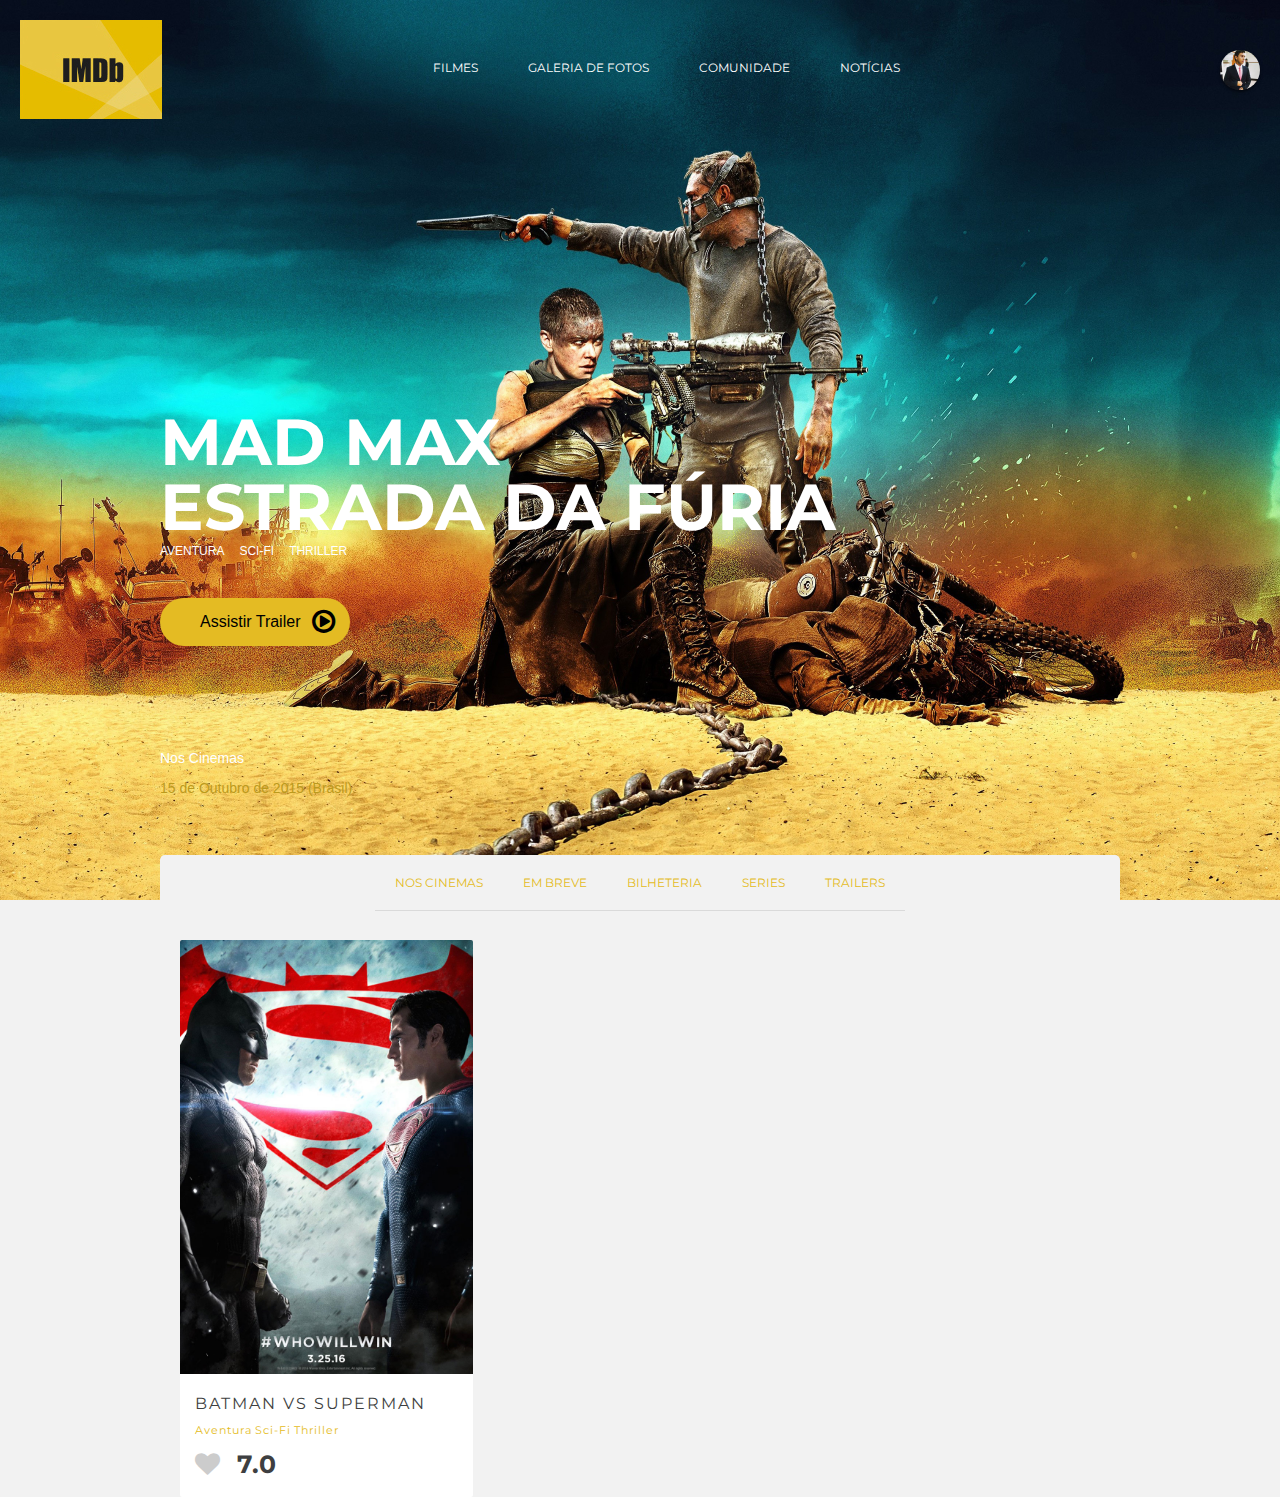
==== filmes/index.html @ 4cae2b74 "Aula dia 26-07" ====
<!doctype html>
<html class="no-js" lang="">
    <head>
        <meta charset="utf-8">
        <meta http-equiv="x-ua-compatible" content="ie=edge">
        <title>IMDB - Filmes</title>
        <meta name="description" content="">
        <meta name="viewport" content="width=device-width, initial-scale=1">

        <link rel="apple-touch-icon" href="apple-touch-icon.png">
        <!-- Place favicon.ico in the root directory -->

        <link rel="stylesheet" href="css/normalize.css">
        <link rel="stylesheet" href="css/main.css">
    </head>
    <body>
        <header class="hero">
            <nav class="hero-menu">
                <a href="#" class="hero-logo">
                    <img src="img/logo-imdb.jpg" alt="logo imdb">
                </a>

                <ul class="hero-lista">
                    <li class="hero-lista-item"><a href="#">Filmes</a></li>
                    <li class="hero-lista-item"><a href="#">Galeria de Fotos</a></li>
                    <li class="hero-lista-item"><a href="#">Comunidade</a></li>
                    <li class="hero-lista-item"><a href="#">Notícias</a></li>
                </ul>

                <div class="hero-usuario">
                    <img src="img/usuario.jpg" alt="foto usuario">
                </div>
            </nav>
            <div class="container">
                <div class="hero-conteudo">
                    <h2 class="hero-titulo">
                        Mad Max <br /> Estrada da Fúria
                    </h2>

                     <p class="hero-genero">
                        <a href="#" class="hero-genero-item">Aventura</a>
                        <a href="#" class="hero-genero-item">Sci-Fi</a>
                        <a href="#" class="hero-genero-item">Thriller</a>
                    </p>

                    <a href="#" class="hero-botao">Assistir Trailer <i class="fa fa-play-circle-o" aria-hidden="true"></i></a>

                    <div class="hero-informacao">
                        <p>Nos Cinemas</p>
                        <p>15 de Outubro de 2015 (Brasil)</p>
                    </div>
                </div>
               
            </div>
        </header>
        <section class="catalogo">
            <nav class="catalogo-menu">
                <ul class="catalogo-menu-lista">
                    <li class="catalogo-menu-lista-item"><a href="#">Nos Cinemas</a></li>
                    <li class="catalogo-menu-lista-item"><a href="#">Em Breve</a></li>
                    <li class="catalogo-menu-lista-item"><a href="#">Bilheteria</a></li>
                    <li class="catalogo-menu-lista-item"><a href="#">Series</a></li>
                    <li class="catalogo-menu-lista-item"><a href="#">Trailers</a></li>
                </ul>
            </nav>
            <div class="container">
                <ul class="catalogo-filmes-lista">
                    <li class="catalogo-filmes-lista-item">
                        <figure class="filme-poster">
                            <img src="img/poster-batman-superman.jpg" alt="">
                            <div class="filme-poster-info">
                                <h3>Batman VS Superman</h3>
                                <a href="#" class="filme-poster-link"><i class="fa fa-play" aria-hidden="true"></i></a>
                            </div>
                        </figure>
                        <div class="filme-sinopse">
                            <h3 class="filme-sinopse-titulo">Batman VS Superman</h3>
                             <p class="sinopse-genero">
                                <a href="#" class="sinopse-genero-item">Aventura</a>
                                <a href="#" class="sinopse-genero-item">Sci-Fi</a>
                                <a href="#" class="sinopse-genero-item">Thriller</a>
                            </p>
                            <p class="filme-nota"><i class="fa fa-heart" aria-hidden="true"></i> 7.0</p>
                        </div>
                    </li>
                </ul>
            </div>
        </section>

        <script src="https://code.jquery.com/jquery-1.12.0.min.js"></script>
        <script>window.jQuery || document.write('<script src="js/vendor/jquery-1.12.0.min.js"><\/script>')</script>
        <script src="js/plugins.js"></script>
        <script src="js/main.js"></script>

        <!-- Google Analytics: change UA-XXXXX-X to be your site's ID. -->
        <script>
            (function(b,o,i,l,e,r){b.GoogleAnalyticsObject=l;b[l]||(b[l]=
            function(){(b[l].q=b[l].q||[]).push(arguments)});b[l].l=+new Date;
            e=o.createElement(i);r=o.getElementsByTagName(i)[0];
            e.src='https://www.google-analytics.com/analytics.js';
            r.parentNode.insertBefore(e,r)}(window,document,'script','ga'));
            ga('create','UA-XXXXX-X','auto');ga('send','pageview');
        </script>
    </body>
</html>
---- filmes/css/main.css ----
@import url('https://fonts.googleapis.com/css?family=Montserrat');
@import url('https://maxcdn.bootstrapcdn.com/font-awesome/4.6.3/css/font-awesome.min.css');

* {
    box-sizing: border-box;
}

body {
    font-size: 10px;

}

.container {
    width: 960px;
    height: auto;
    margin: 0 auto;
    display: table;
}

.hero {
    width: 100%;
    height: 100vh;
    display: table;
    background-image: url(../img/capa-madmax2.jpg);
    background-attachment: fixed;
    background-repeat: no-repeat;
    background-size: cover;
    position: relative;
    padding: 20px;
}

.hero-menu {
    width: 100%;
    height: auto;
    display: table;
    text-align: center;
}

.hero-logo {
    float: left;
    display: inline-block;
    width: auto;
    height: auto;
}

.hero-lista {
    margin: 0 auto;
    padding: 0;
    list-style: none;
    display: inline-block;
    width: auto;
    margin-top: 40px;
}

.hero-lista-item {
    float: left;
    margin-right: 50px;
}

.hero-lista-item a,
.catalogo-menu-lista-item a {
    text-decoration: none;
    font-size: 1.2em;
    text-transform: uppercase;
    color: #fff;
    font-family: 'Montserrat', sans-serif;
    transition: all .2s ease-in-out;
}

.hero-lista-item a:hover{
    color: #e4bb23;
}

.hero-usuario {
    float: right;
    width: 40px;
    height: 40px;
    border-radius: 100%;
    overflow: hidden;
    margin-top: 30px;
    box-shadow: 0 2px 3px rgba(0,0,0,.5);
}

.hero-usuario img {
    width: 100%;
    height: auto;
}

.hero-conteudo {
    width: 70%;
    text-align: left;
    display: table;
    padding-top: 10%;
    position: absolute;
    bottom: 10%;
}

.hero-titulo {
    font-size: 6.5em;
    text-transform: uppercase;
    color: #fff;
    font-family: 'Montserrat', sans-serif;
    font-weight: 700;
    margin: 0;
    line-height: 1em;
}

.hero-genero {
    margin: 5px 0 40px;
    font-size: 1.2em;
    display: table;
}

.hero-genero-item {
    color: #fff;
    text-decoration: none;
    float: left;
    margin-right: 15px;
    text-transform: uppercase;
    transition: all .2s ease-in-out;
}

.hero-genero-item:hover {
    color: #e4bb23;
}

.hero-botao {
    display: inline-block;
    padding: 15px 50px 15px 40px;
    color: #000;
    font-size: 1.6em;
    text-decoration: none;
    background-color: #e4bb23;
    border-radius: 40px;
    position: relative;
    transition: all .2s ease-in-out;
}

.hero-botao:hover {
    background-color: #bc9a1d;
}

.hero-botao i {
    font-size: 1.7em;
    position: absolute;
    right: 15px;
    top: 10px;
}

.hero-informacao {
    padding-top: 10%;
    font-size: 1.4em;
    color: #fff;
}

.hero-informacao p:last-child {
    color: #bc9a1d;
}

.catalogo {
    width: 100%;
    height: auto;
    display: table;
    background: #f2f2f2;
    color: #3e3f41;
}

.catalogo-menu {
    width: 960px;
    height: auto;
    margin: -45px auto 0 auto;
    display: table;
    border-radius: 5px 5px 0 0;
    background-color: #f2f2f2;
    position: relative;
    z-index: 1;
}

.catalogo-menu-lista,
.catalogo-filmes-lista {
    padding: 0 20px;
    margin: 0 auto;
    list-style: none;
    width: auto;
    display: table;
    border-bottom: 1px solid #dadada;
}

.catalogo-menu-lista-item {
    float: left;
    margin-right: 40px;
}

.catalogo-menu-lista-item:last-child {
    margin-right: 0;
}

.catalogo-menu-lista-item a {
    color: #e4bb23;
    display: inline-block;
    padding: 20px 0;
}
.catalogo-menu-lista-item a:hover {
    box-shadow: inset 0 -2px 0 #e4bb23;
}

.catalogo-filmes-lista {
    width: 100%;
    border: none;
    padding-top: 3%;
}

.catalogo-filmes-lista-item {
    float: left;
    width: 293px;
    height: auto;
    display: table;
    background: #fff;
    border-radius: 2px;
    overflow: hidden;
}

.filme-poster {
    margin: 0;
    width: inherit;
    height: 434px;
    overflow: hidden;
    position: relative;
}

.filme-poster img {
    width: 100%;
    height: auto;
}

.filme-poster-info {
    position: absolute;
    width: 100%;
    height: 100%;
    background: rgba(0,0,0,.5);
    z-index: 1;
    top: 0;
    padding: 80px 20px;
    text-align: center;
    opacity: 0;
    visibility: hidden;
    transition: all .2s ease-in-out;
}

.catalogo-filmes-lista-item:hover .filme-poster-info {
    opacity: 1;
    visibility: visible;
}

.filme-poster-info h3 {
    color: #e4bb23;
    font-size: 3em;
    line-height: 1em;
    text-transform: uppercase;
    font-family: 'Montserrat', sans-serif;
}

.filme-poster-link {
    font-size: 8em;
    color: #fff;
    transition: all .2s ease-in-out;
}

.filme-poster-link:hover {
    color: #e4bb23;
}

.filme-sinopse {
    width: 100%;
    padding: 20px 15px;
    position: relative;
}

.filme-sinopse-titulo {
    font-size: 1.6em;
    text-transform: uppercase;
    font-weight: 400;
    font-family: 'Montserrat', sans-serif;
    letter-spacing: 2px;
    margin: 0;
}

.sinopse-genero {
    margin: 10px 0;
}

.sinopse-genero-item {
    text-decoration: none;
    font-size: 1.1em;
    font-weight: 400;
    font-family: 'Montserrat', sans-serif;
    color: #e4bb23;
    letter-spacing: 1px;
}


.sinopse-genero-item:hover {
    text-decoration: underline;
}

.filme-nota {
    font-size: 2.5em;
    margin: 15px 0 0 0;
    line-height: 0;
    font-weight: bold;
    font-family: 'Montserrat', sans-serif;
}

.filme-nota i {
    color: #ccc;
    cursor: pointer;
    margin-right: 10px;
    transition: all .2s ease-in-out;
}

.filme-nota i:hover {
    color: #D10839;
}
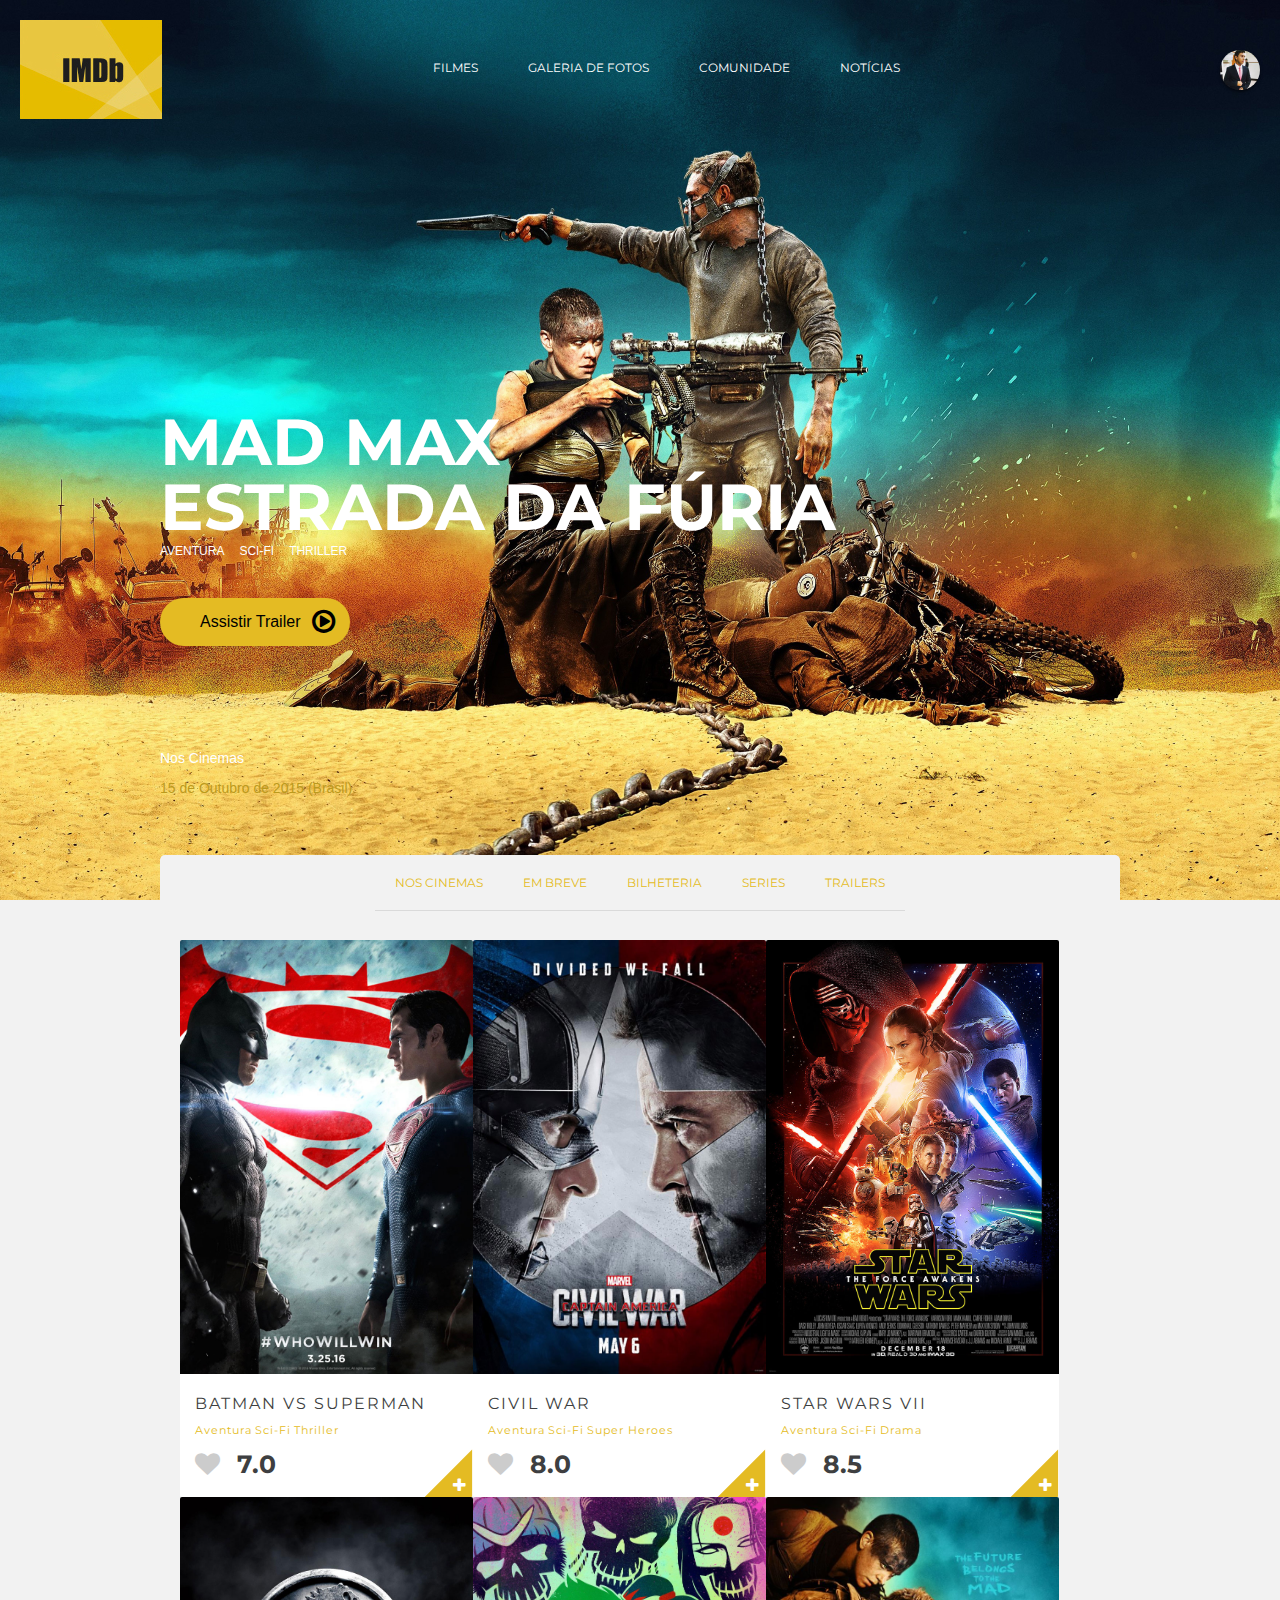
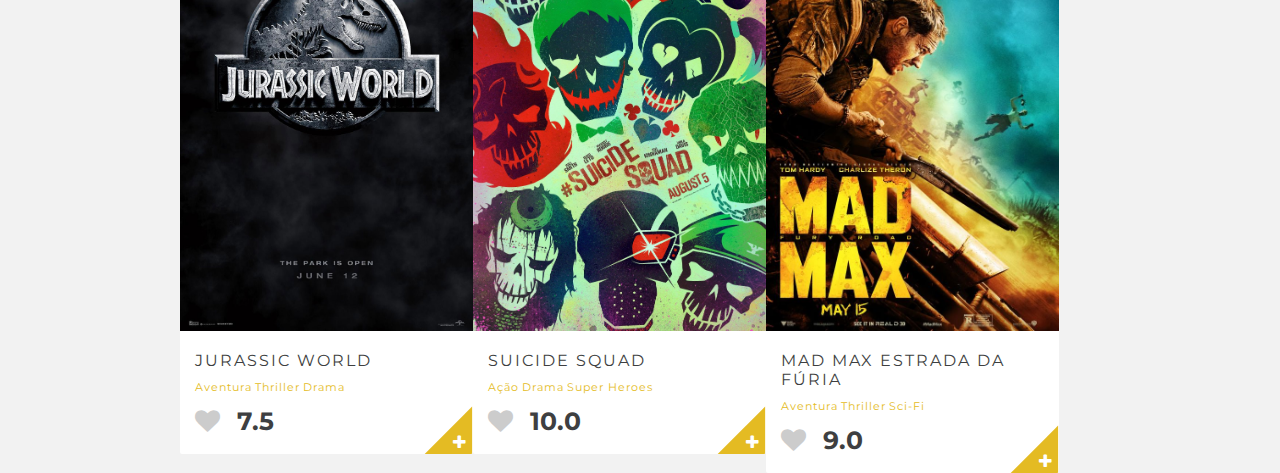
==== commit 6c6e6a19: "Filmes adicionados a lista" ====
--- a/filmes/index.html
+++ b/filmes/index.html
@@ -80,7 +80,144 @@
                                 <a href="#" class="sinopse-genero-item">Sci-Fi</a>
                                 <a href="#" class="sinopse-genero-item">Thriller</a>
                             </p>
-                            <p class="filme-nota"><i class="fa fa-heart" aria-hidden="true"></i> 7.0</p>
+
+                            <p class="filme-nota">
+                                <i class="fa fa-heart" aria-hidden="true"></i> 7.0
+                            </p>
+
+                            <div class="arrow-down"></div>
+                            <i class="fa fa-plus" aria-hidden="true"></i>
+
+                        </div>
+                    </li>
+
+                    <li class="catalogo-filmes-lista-item">
+                        <figure class="filme-poster">
+                            <img src="img/poster-civil-war.jpg" alt="">
+                            <div class="filme-poster-info">
+                                <h3>Civil War</h3>
+                                <a href="#" class="filme-poster-link"><i class="fa fa-play" aria-hidden="true"></i></a>
+                            </div>
+                        </figure>
+                        <div class="filme-sinopse">
+                            <h3 class="filme-sinopse-titulo">Civil War</h3>
+                             <p class="sinopse-genero">
+                                <a href="#" class="sinopse-genero-item">Aventura</a>
+                                <a href="#" class="sinopse-genero-item">Sci-Fi</a>
+                                <a href="#" class="sinopse-genero-item">Super Heroes</a>
+                            </p>
+
+                            <p class="filme-nota">
+                                <i class="fa fa-heart" aria-hidden="true"></i> 8.0
+                            </p>
+
+                            <div class="arrow-down"></div>
+                            <i class="fa fa-plus" aria-hidden="true"></i>
+
+                        </div>
+                    </li>
+
+                    <li class="catalogo-filmes-lista-item">
+                        <figure class="filme-poster">
+                            <img src="img/poster-star-wars.jpg" alt="">
+                            <div class="filme-poster-info">
+                                <h3>Star Wars VII</h3>
+                                <a href="#" class="filme-poster-link"><i class="fa fa-play" aria-hidden="true"></i></a>
+                            </div>
+                        </figure>
+                        <div class="filme-sinopse">
+                            <h3 class="filme-sinopse-titulo">Star Wars VII</h3>
+                             <p class="sinopse-genero">
+                                <a href="#" class="sinopse-genero-item">Aventura</a>
+                                <a href="#" class="sinopse-genero-item">Sci-Fi</a>
+                                <a href="#" class="sinopse-genero-item">Drama</a>
+                            </p>
+
+                            <p class="filme-nota">
+                                <i class="fa fa-heart" aria-hidden="true"></i> 8.5
+                            </p>
+
+                            <div class="arrow-down"></div>
+                            <i class="fa fa-plus" aria-hidden="true"></i>
+
+                        </div>
+                    </li>
+
+                    <li class="catalogo-filmes-lista-item">
+                        <figure class="filme-poster">
+                            <img src="img/poster-jurassic-world.jpg" alt="poster jurassic world">
+                            <div class="filme-poster-info">
+                                <h3>Jurassic World</h3>
+                                <a href="#" class="filme-poster-link"><i class="fa fa-play" aria-hidden="true"></i></a>
+                            </div>
+                        </figure>
+                        <div class="filme-sinopse">
+                            <h3 class="filme-sinopse-titulo">Jurassic World</h3>
+                             <p class="sinopse-genero">
+                                <a href="#" class="sinopse-genero-item">Aventura</a>
+                                <a href="#" class="sinopse-genero-item">Thriller</a>
+                                <a href="#" class="sinopse-genero-item">Drama</a>
+                            </p>
+
+                            <p class="filme-nota">
+                                <i class="fa fa-heart" aria-hidden="true"></i> 7.5
+                            </p>
+
+                            <div class="arrow-down"></div>
+                            <i class="fa fa-plus" aria-hidden="true"></i>
+
+                        </div>
+                    </li>
+
+                    <li class="catalogo-filmes-lista-item">
+                        <figure class="filme-poster">
+                            <img src="img/poster-suicide-squad.jpg" alt="poster avatar">
+                            <div class="filme-poster-info">
+                                <h3>Suicide Squad</h3>
+                                <a href="#" class="filme-poster-link"><i class="fa fa-play" aria-hidden="true"></i></a>
+                            </div>
+                        </figure>
+                        <div class="filme-sinopse">
+                            <h3 class="filme-sinopse-titulo">Suicide Squad</h3>
+                             <p class="sinopse-genero">
+                                <a href="#" class="sinopse-genero-item">Ação</a>
+                                <a href="#" class="sinopse-genero-item">Drama</a>
+                                <a href="#" class="sinopse-genero-item">Super Heroes</a>
+                            </p>
+
+                            <p class="filme-nota">
+                                <i class="fa fa-heart" aria-hidden="true"></i> 10.0
+                            </p>
+
+                            <div class="arrow-down"></div>
+                            <i class="fa fa-plus" aria-hidden="true"></i>
+
+                        </div>
+                    </li>
+
+                    <li class="catalogo-filmes-lista-item">
+                        <figure class="filme-poster">
+                            <img src="img/poster-mad-max.jpg" alt="poster mad max">
+                            <div class="filme-poster-info">
+                                <h3>Mad Max Estrada da Fúria</h3>
+                                <a href="#" class="filme-poster-link"><i class="fa fa-play" aria-hidden="true"></i></a>
+                            </div>
+                        </figure>
+                        <div class="filme-sinopse">
+                            <h3 class="filme-sinopse-titulo">Mad Max Estrada da Fúria</h3>
+                             <p class="sinopse-genero">
+                                <a href="#" class="sinopse-genero-item">Aventura</a>
+                                <a href="#" class="sinopse-genero-item">Thriller</a>
+                                <a href="#" class="sinopse-genero-item">Sci-Fi</a>
+                            </p>
+
+                            <p class="filme-nota">
+                                <i class="fa fa-heart" aria-hidden="true"></i> 9.0
+                            </p>
+
+                            <div class="arrow-down"></div>
+                            <i class="fa fa-plus" aria-hidden="true"></i>
+
                         </div>
                     </li>
                 </ul>
--- a/filmes/css/main.css
+++ b/filmes/css/main.css
@@ -320,4 +320,25 @@
 
 .filme-nota i:hover {
     color: #D10839;
-}+}
+
+.arrow-down {
+    width: 0;
+    height: 0;
+    border-left: 40px solid transparent;
+    border-right: 40px solid transparent;
+    border-top: 40px solid #e4bb23;
+    transform: rotate(-45deg);
+    position: absolute;
+    bottom: -15px;
+    right: -25px;
+}
+
+.fa-plus {
+    position: absolute;
+    font-size: 1.6em;
+    bottom: 4px;
+    right: 7px;
+    z-index: 1;
+    color: #fff;
+}
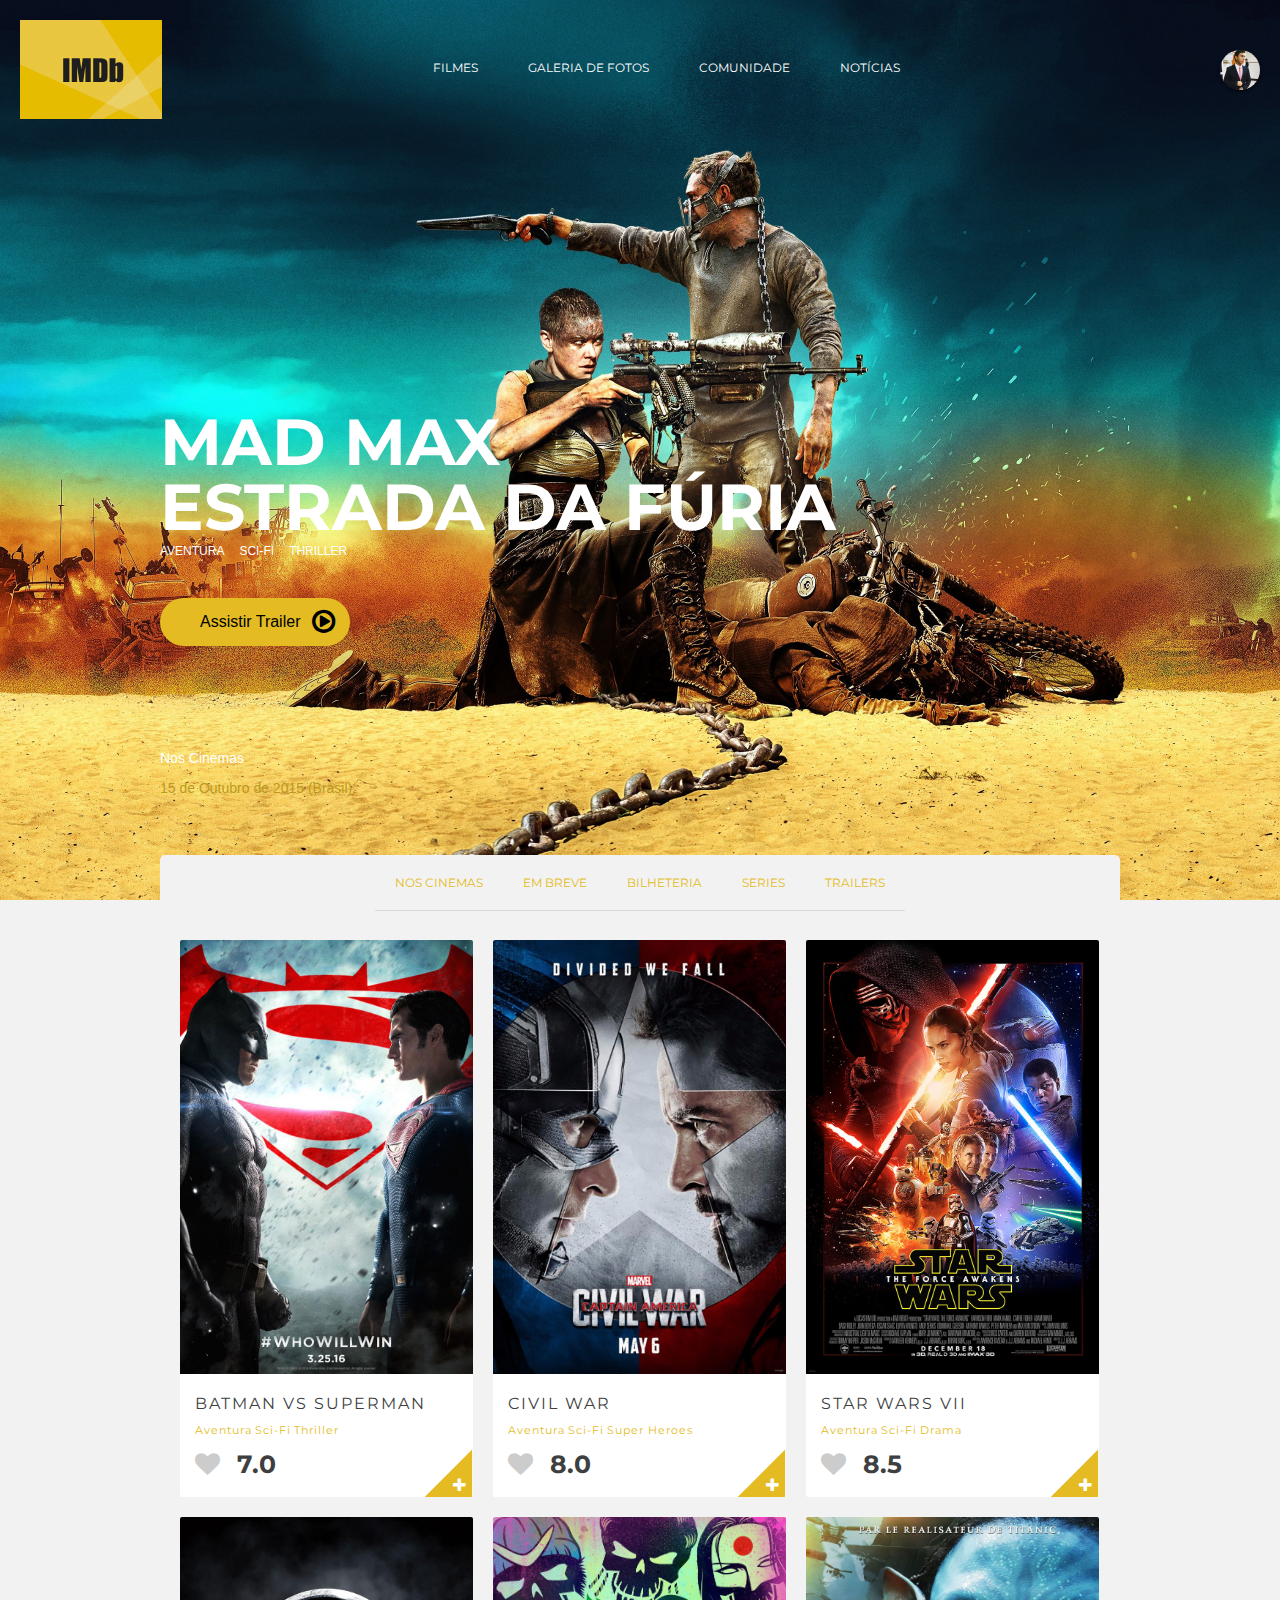
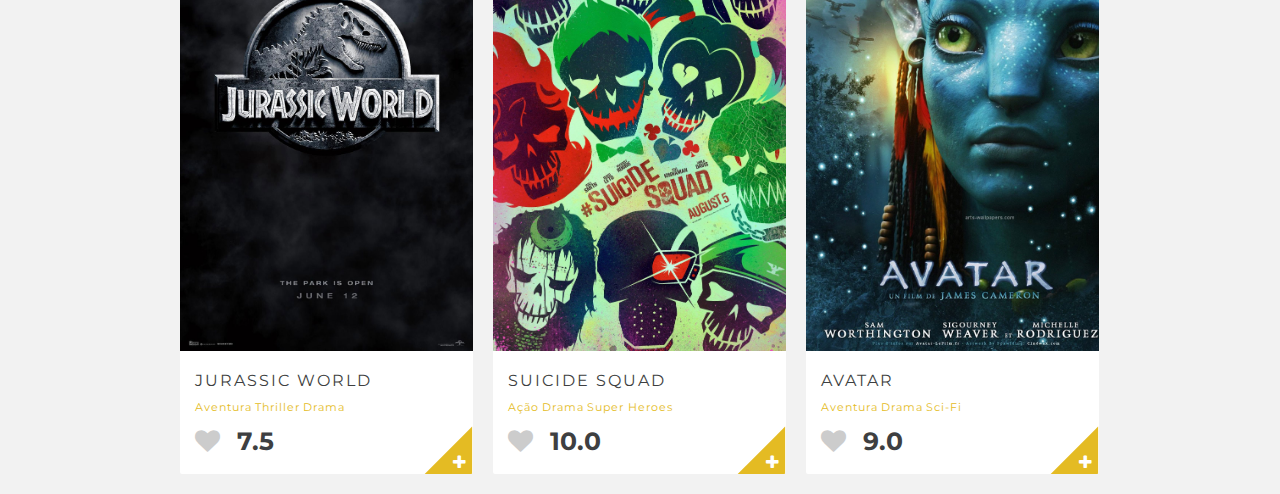
==== commit 3d7baef1: "Mudança nos filmes" ====
--- a/filmes/index.html
+++ b/filmes/index.html
@@ -67,7 +67,7 @@
                 <ul class="catalogo-filmes-lista">
                     <li class="catalogo-filmes-lista-item">
                         <figure class="filme-poster">
-                            <img src="img/poster-batman-superman.jpg" alt="">
+                            <img src="img/poster-batman-superman.jpg" alt="poster batman vs superman">
                             <div class="filme-poster-info">
                                 <h3>Batman VS Superman</h3>
                                 <a href="#" class="filme-poster-link"><i class="fa fa-play" aria-hidden="true"></i></a>
@@ -93,7 +93,7 @@
 
                     <li class="catalogo-filmes-lista-item">
                         <figure class="filme-poster">
-                            <img src="img/poster-civil-war.jpg" alt="">
+                            <img src="img/poster-civil-war.jpg" alt="poster civil war">
                             <div class="filme-poster-info">
                                 <h3>Civil War</h3>
                                 <a href="#" class="filme-poster-link"><i class="fa fa-play" aria-hidden="true"></i></a>
@@ -119,7 +119,7 @@
 
                     <li class="catalogo-filmes-lista-item">
                         <figure class="filme-poster">
-                            <img src="img/poster-star-wars.jpg" alt="">
+                            <img src="img/poster-star-wars.jpg" alt="poster star wars 7">
                             <div class="filme-poster-info">
                                 <h3>Star Wars VII</h3>
                                 <a href="#" class="filme-poster-link"><i class="fa fa-play" aria-hidden="true"></i></a>
@@ -197,17 +197,17 @@
 
                     <li class="catalogo-filmes-lista-item">
                         <figure class="filme-poster">
-                            <img src="img/poster-mad-max.jpg" alt="poster mad max">
-                            <div class="filme-poster-info">
-                                <h3>Mad Max Estrada da Fúria</h3>
-                                <a href="#" class="filme-poster-link"><i class="fa fa-play" aria-hidden="true"></i></a>
-                            </div>
-                        </figure>
-                        <div class="filme-sinopse">
-                            <h3 class="filme-sinopse-titulo">Mad Max Estrada da Fúria</h3>
-                             <p class="sinopse-genero">
-                                <a href="#" class="sinopse-genero-item">Aventura</a>
-                                <a href="#" class="sinopse-genero-item">Thriller</a>
+                            <img src="img/poster-avatar.jpg" alt="poster avatar">
+                            <div class="filme-poster-info">
+                                <h3>Avatar</h3>
+                                <a href="#" class="filme-poster-link"><i class="fa fa-play" aria-hidden="true"></i></a>
+                            </div>
+                        </figure>
+                        <div class="filme-sinopse">
+                            <h3 class="filme-sinopse-titulo">Avatar</h3>
+                             <p class="sinopse-genero">
+                                <a href="#" class="sinopse-genero-item">Aventura</a>
+                                <a href="#" class="sinopse-genero-item">Drama</a>
                                 <a href="#" class="sinopse-genero-item">Sci-Fi</a>
                             </p>
 
--- a/filmes/css/main.css
+++ b/filmes/css/main.css
@@ -218,6 +218,12 @@
     background: #fff;
     border-radius: 2px;
     overflow: hidden;
+    margin-right: 20px;
+    margin-bottom: 20px;
+}
+
+.catalogo-filmes-lista-item:nth-child(3n) {
+    margin-right: 0;
 }
 
 .filme-poster {
@@ -229,8 +235,9 @@
 }
 
 .filme-poster img {
-    width: 100%;
-    height: auto;
+    width: auto;
+    height: 100%;
+    margin: 0 auto;
 }
 
 .filme-poster-info {
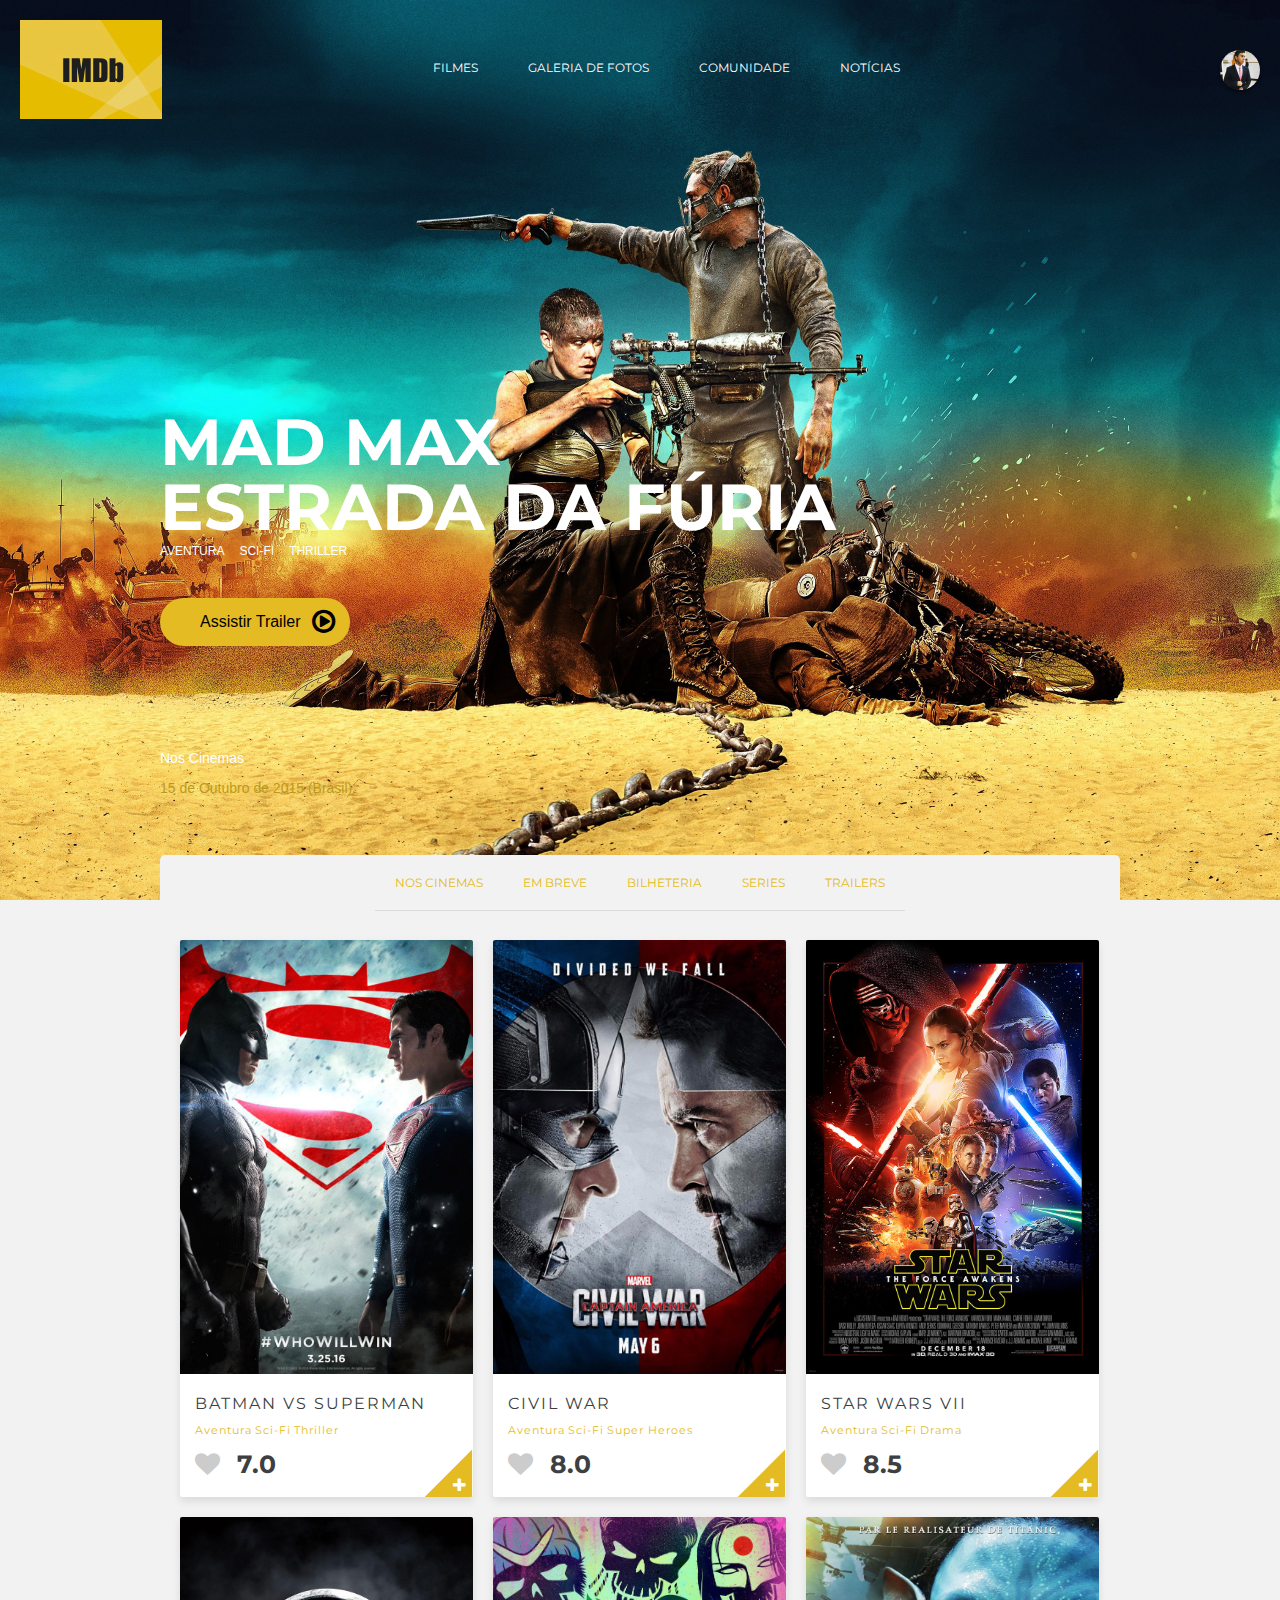
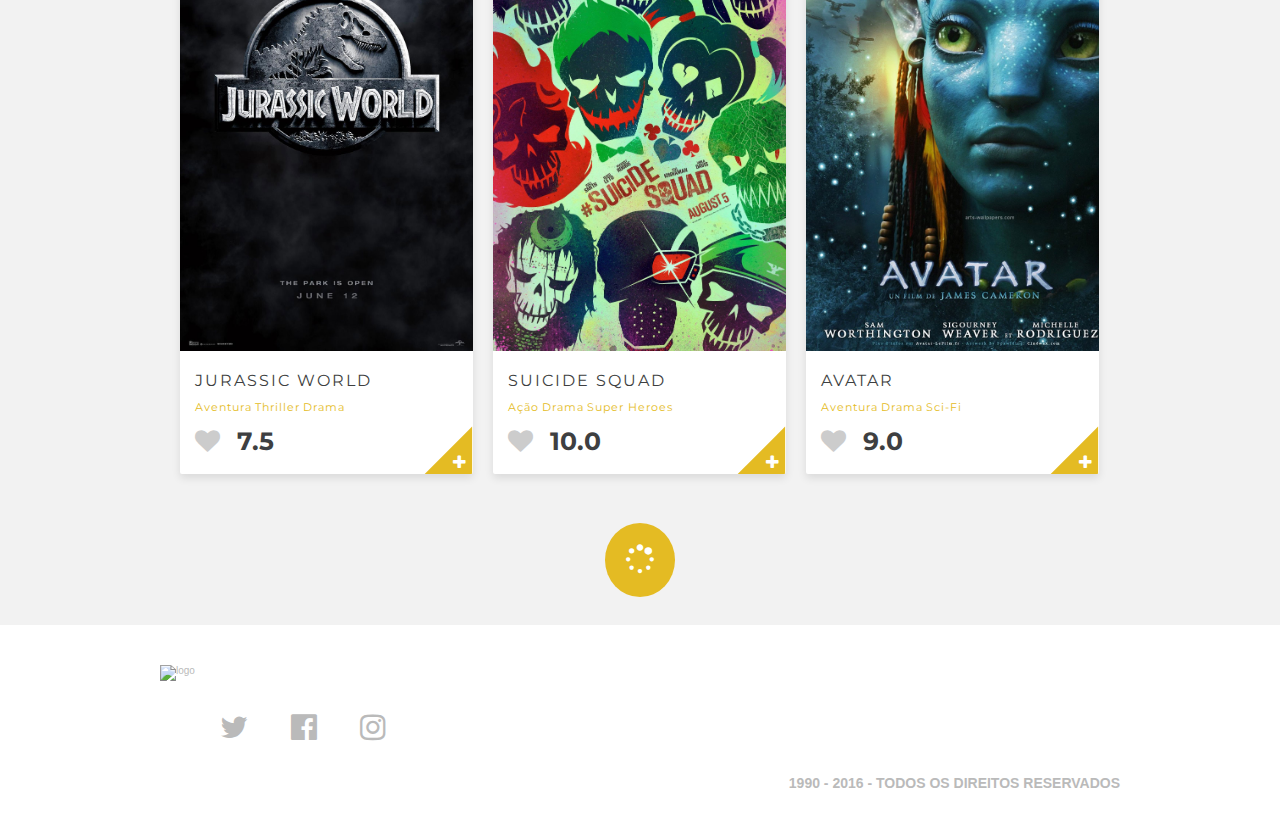
==== commit dbe8ee78: "Rodapé" ====
--- a/filmes/index.html
+++ b/filmes/index.html
@@ -221,8 +221,33 @@
                         </div>
                     </li>
                 </ul>
+                <div class="carregar-mais">
+                    <i class="fa fa-spinner"></i>
+                </div>
+
+
             </div>
         </section>
+
+        <footer class="rodape">
+            <div class="container">
+                <img class="rodape-imagem" src="http://placehold.it/150x40" alt="logo">
+                <ul class="rodape-lista">
+                    <li class="rodape-lista-item">
+                        <a href="#"><i class="fa fa-twitter" aria-hidden="true"></i></a>
+                    </li>
+                    <li class="rodape-lista-item">
+                        <a href="#"><i class="fa fa-facebook-official" aria-hidden="true"></i></a>
+                    </li>
+                    <li class="rodape-lista-item">
+                        <a href="#"><i class="fa fa-instagram" aria-hidden="true"></i></a>
+                    </li>
+                </ul>
+                <div class="copyright">
+                    1990 - 2016 - Todos os Direitos Reservados
+                </div>
+            </div>
+        </footer>
 
         <script src="https://code.jquery.com/jquery-1.12.0.min.js"></script>
         <script>window.jQuery || document.write('<script src="js/vendor/jquery-1.12.0.min.js"><\/script>')</script>
--- a/filmes/css/main.css
+++ b/filmes/css/main.css
@@ -207,7 +207,7 @@
 .catalogo-filmes-lista {
     width: 100%;
     border: none;
-    padding-top: 3%;
+    padding: 3% 20px;
 }
 
 .catalogo-filmes-lista-item {
@@ -220,6 +220,7 @@
     overflow: hidden;
     margin-right: 20px;
     margin-bottom: 20px;
+    box-shadow: 0 4px 8px rgba(0,0,0,.1);
 }
 
 .catalogo-filmes-lista-item:nth-child(3n) {
@@ -349,3 +350,66 @@
     z-index: 1;
     color: #fff;
 }
+
+.carregar-mais {
+    width: auto;
+    height: auto;
+    color: #fff;
+    background-color: #e4bb23;
+    font-size: 3em;
+    padding: 20px;
+    border-radius: 50%;
+    margin: 0 auto 3%;
+    display: table;
+    cursor: pointer;
+    transition: all 1s ease-in-out;
+}
+
+.carregar-mais:hover {
+    background-color: #bc9a1d;
+}
+
+.carregar-mais i{
+    transform: rotate(0deg);
+    transition: all .5s ease-in-out;
+}
+
+.carregar-mais:hover i{
+    transform: rotate(720deg);
+}
+
+.rodape {
+    width: 100%;
+    height: auto;
+    display: table;
+    background-color: #fff;
+    padding: 40px 0;
+    color: #bababa;
+}
+
+.rodape-imagem {
+
+}
+
+.rodape-lista {
+    list-style: none;
+}
+
+.rodape-lista-item {
+    font-size: 3em;
+    list-style: none;
+    display: inline-block;
+    padding: 20px;
+}
+
+.rodape-lista-item a {
+    color: #bababa;
+}
+
+.copyright {
+    float: right;
+    text-transform: uppercase;
+    font-style: 'Montserrat', sans-serif;
+    font-size: 1.4em;
+    font-weight: bold;
+}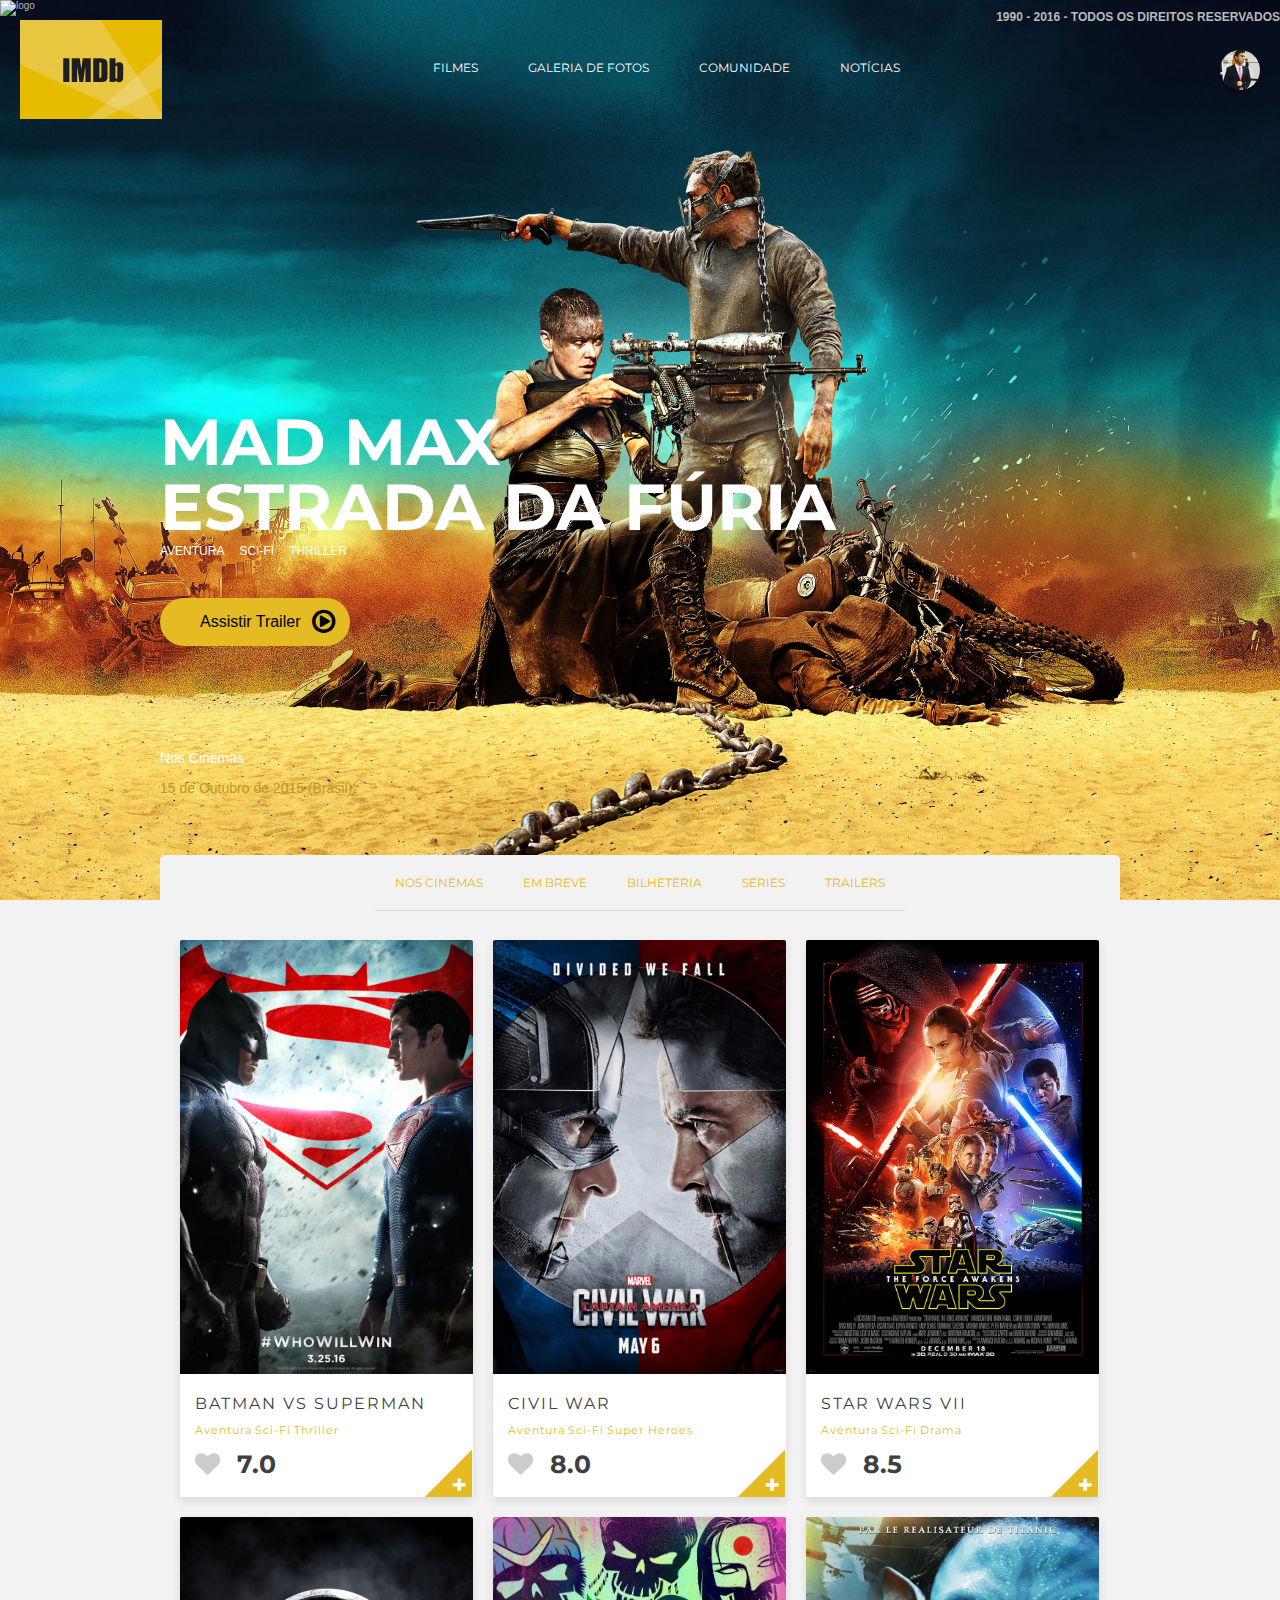
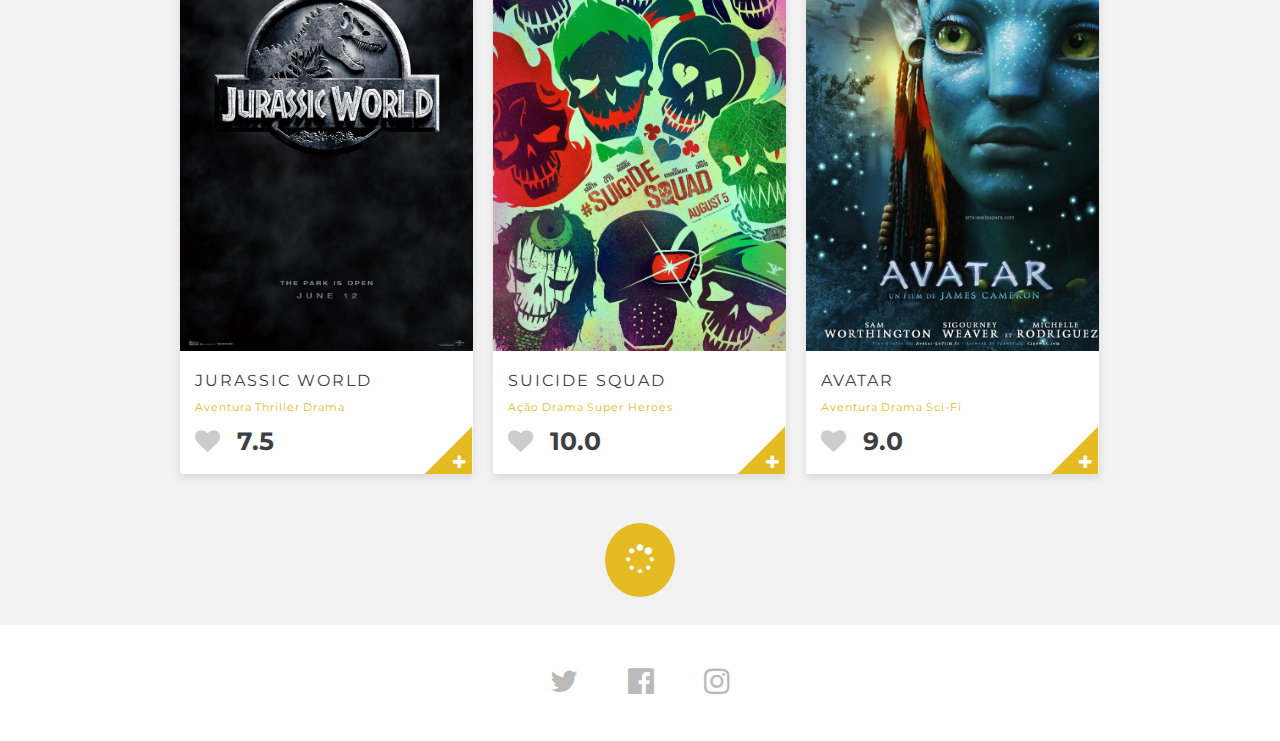
==== commit a622425c: "Mudanças rodape" ====
--- a/filmes/index.html
+++ b/filmes/index.html
@@ -233,13 +233,13 @@
             <div class="container">
                 <img class="rodape-imagem" src="http://placehold.it/150x40" alt="logo">
                 <ul class="rodape-lista">
-                    <li class="rodape-lista-item">
+                    <li class="rodape-lista-item icone-twitter">
                         <a href="#"><i class="fa fa-twitter" aria-hidden="true"></i></a>
                     </li>
-                    <li class="rodape-lista-item">
+                    <li class="rodape-lista-item icone-facebook">
                         <a href="#"><i class="fa fa-facebook-official" aria-hidden="true"></i></a>
                     </li>
-                    <li class="rodape-lista-item">
+                    <li class="rodape-lista-item icone-instagram">
                         <a href="#"><i class="fa fa-instagram" aria-hidden="true"></i></a>
                     </li>
                 </ul>
--- a/filmes/css/main.css
+++ b/filmes/css/main.css
@@ -385,31 +385,58 @@
     background-color: #fff;
     padding: 40px 0;
     color: #bababa;
+    text-align: center;
 }
 
 .rodape-imagem {
-
+    position: absolute;
+    left: 0;
+    top: 0;
 }
 
 .rodape-lista {
+    padding: 0;
+    margin: 0 auto;
     list-style: none;
+    width: auto;
+    display: inline-block;
 }
 
 .rodape-lista-item {
+    float: left;
+    margin-right: 50px;
+}
+
+.rodape-lista-item:last-child {
+    margin-right: 0;
+}
+
+.rodape-lista-item a {
     font-size: 3em;
-    list-style: none;
-    display: inline-block;
-    padding: 20px;
-}
-
-.rodape-lista-item a {
     color: #bababa;
+    text-decoration: none;
+    transition: all .2s ease-in-out;
+}
+
+.icone-twitter a:hover {
+    color: #55acee;
+}
+
+.icone-facebook a:hover {
+    color: #3b5998;
+}
+
+.icone-instagram a:hover {
+    color: #e95950;
 }
 
 .copyright {
-    float: right;
-    text-transform: uppercase;
+    font-size: 1.2em;
+    position: absolute;
+    right: 0;
+    top: 0;
+    font-weight: bold;
     font-style: 'Montserrat', sans-serif;
-    font-size: 1.4em;
-    font-weight: bold;
+    text-transform: uppercase;
+    margin-top: 10px;
 }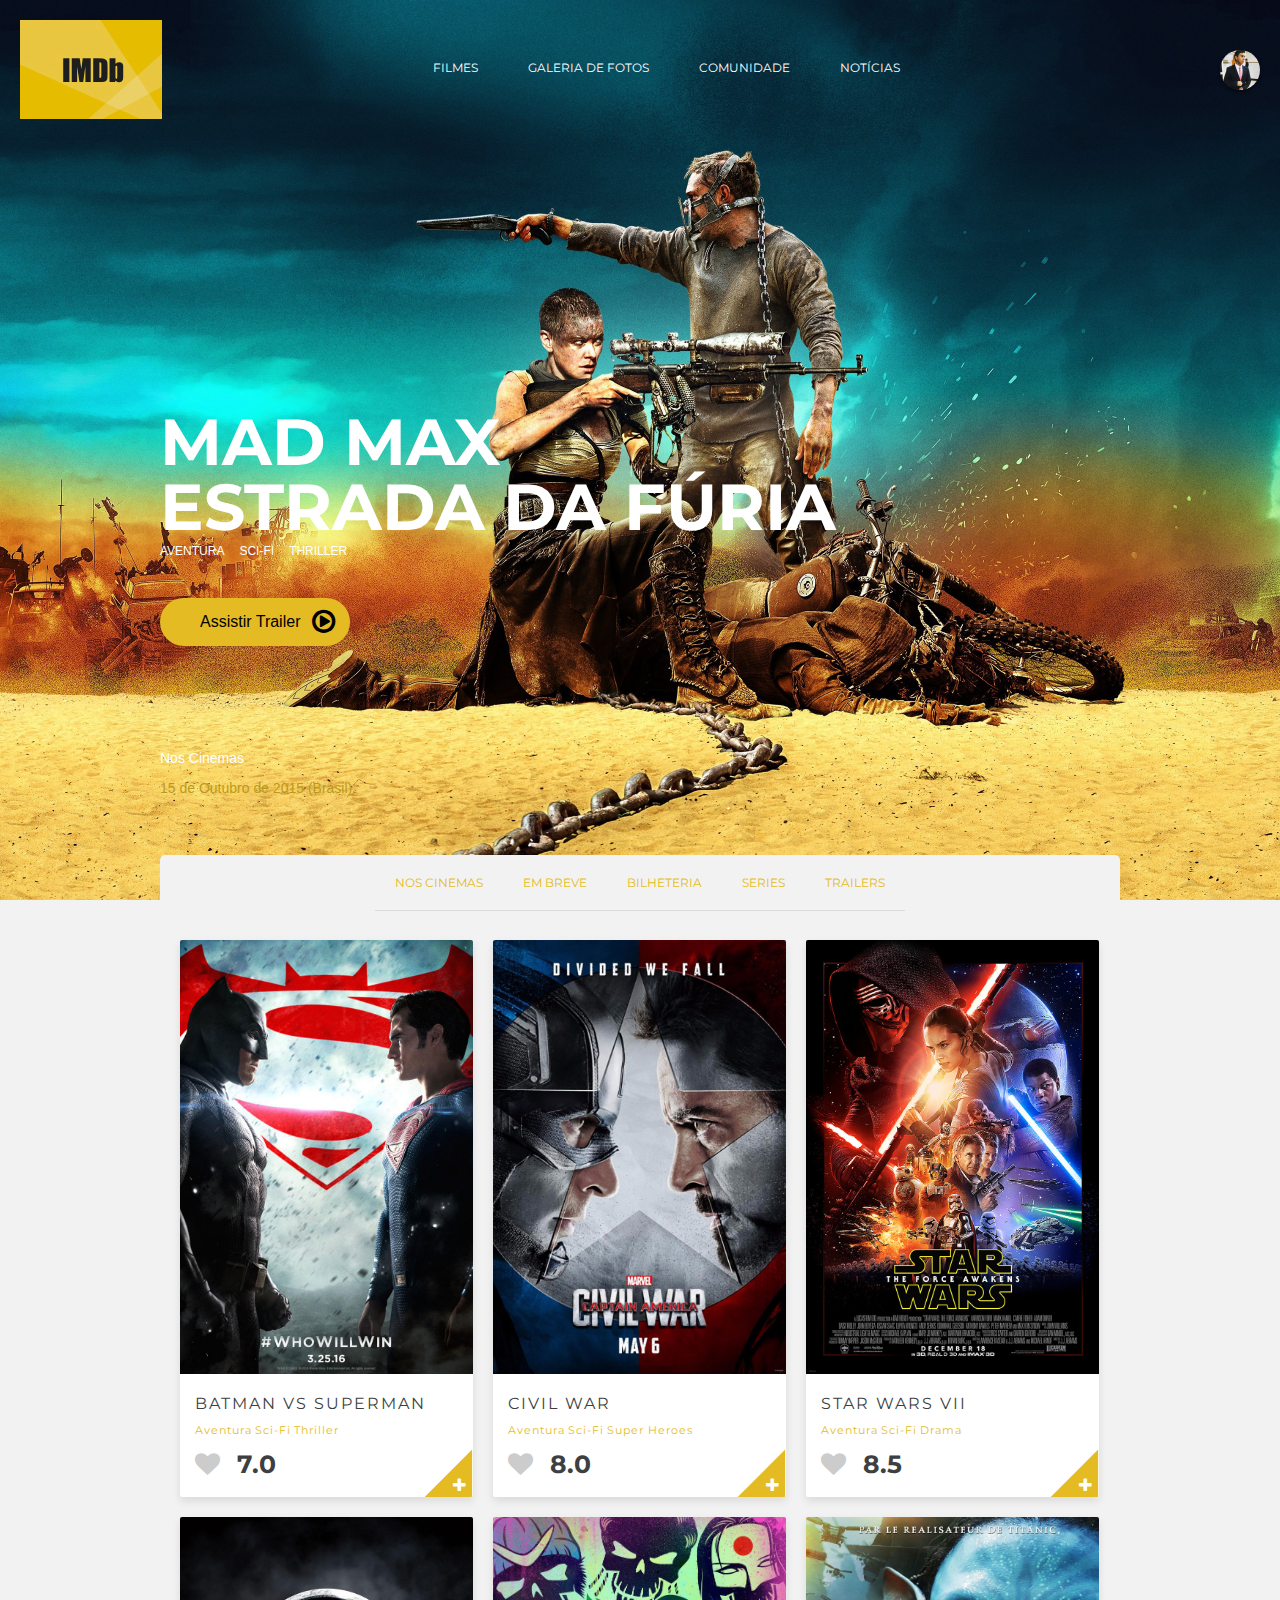
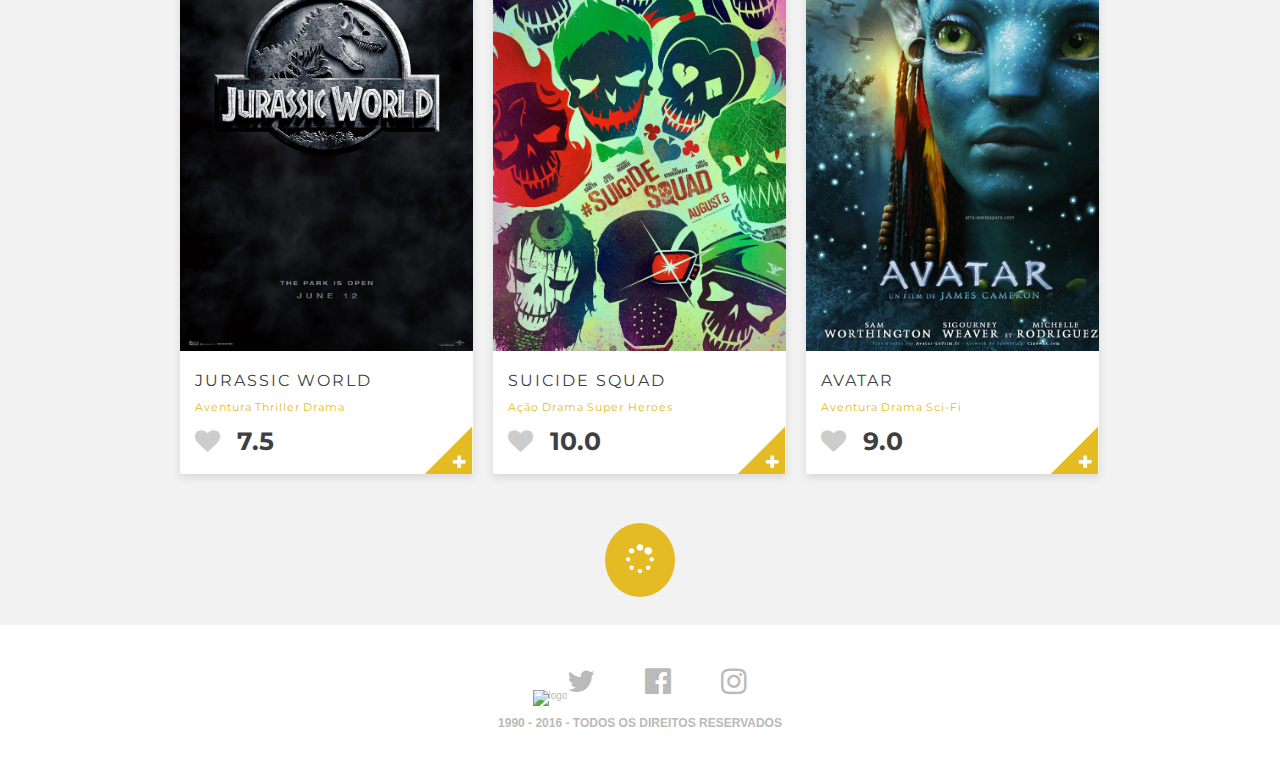
==== commit eda87e33: "Responsivo" ====
--- a/filmes/index.html
+++ b/filmes/index.html
@@ -12,6 +12,7 @@
 
         <link rel="stylesheet" href="css/normalize.css">
         <link rel="stylesheet" href="css/main.css">
+        <link rel="stylesheet" href="css/resposive.css">
     </head>
     <body>
         <header class="hero">
@@ -37,7 +38,7 @@
                         Mad Max <br /> Estrada da Fúria
                     </h2>
 
-                     <p class="hero-genero">
+                    <p class="hero-genero">
                         <a href="#" class="hero-genero-item">Aventura</a>
                         <a href="#" class="hero-genero-item">Sci-Fi</a>
                         <a href="#" class="hero-genero-item">Thriller</a>
--- a/filmes/css/main.css
+++ b/filmes/css/main.css
@@ -389,7 +389,7 @@
 }
 
 .rodape-imagem {
-    position: absolute;
+    position: relative;
     left: 0;
     top: 0;
 }
@@ -432,7 +432,7 @@
 
 .copyright {
     font-size: 1.2em;
-    position: absolute;
+    position: relative;
     right: 0;
     top: 0;
     font-weight: bold;
--- a/filmes/css/resposive.css
+++ b/filmes/css/resposive.css
@@ -0,0 +1,117 @@
+@media screen and (max-width: 959px) {
+	body {
+		padding-top: 51px;
+	}
+
+	.container {
+		width: 100%;
+		padding: 0 20px;
+	}
+
+	.hero {
+		background-size: auto 100%;
+		background-position: center center;
+		background-attachment: unset;
+		padding: 0;
+	}
+
+	.hero-menu {
+		position: fixed;
+		top: 0;
+		z-index: 99;
+		background-color: #fff;
+		border-bottom: 1px solid #ccc;
+		box-shadow: 0 2px 5px rgba(0,0,0,.5);
+	}
+	.hero-logo {
+		height: 40px;
+		margin: 5px;
+	}
+
+	.hero-logo img {
+		height: 100%;
+		width: auto;
+	}
+
+	.hero-lista {
+		width: 100%;
+		margin-top: 0;
+		background-color: #e4bb23;
+		margin-bottom: -3px;
+		display: none;
+	}
+
+	.hero-lista-item {
+		margin-right: 0;
+		width: 100%;
+		text-align: left;
+	}
+
+	.hero-lista-item a {
+		font-size: 1em;
+		color: #333;
+		padding: 10px 20px;
+		display: block;
+		border-bottom: 1px solid rgba(0,0,0,.5);
+	}
+
+	.hero-lista-item a:hover {
+		background-color: rgba(0,0,0,.5);
+		color: #fff;
+	}
+
+	.hero-usuario {
+		display: none;
+		visibility: hidden;
+	}
+
+	.hero-conteudo {
+		width: 100%;
+	}
+
+	.hero-titulo {
+		font-size: 3em;
+	}
+
+	.hero-genero-item {
+		display: inline-block;;
+		padding: 5px 5px;
+		color: #000;
+		font-size: 1em;
+		background-color: #e4bb23;
+		border-radius: 5px;
+		margin-right: 5px;
+	}
+
+	.hero-botao {
+		margin-top: 30% auto 0;
+		display: table;
+		background-color: #3498db;
+		color: #fff;
+		box-shadow: 0 3px 0 #2980b9;
+	}
+
+	.hero-botao:hover {
+		background-color: #2980b9;
+		box-shadow: 0 0 0 #2980b9;
+	}
+
+	.hero-informacao {
+		text-align: center;
+	}
+
+	.catalogo-menu,
+	.catalogo-menu-lista {
+		width: 100%;
+		margin: 0;
+		padding: 0;
+		border-radius: 0;
+		background-color: #e4bb23;
+	}
+
+	.catalogo-menu-lista {
+		width: 50%;
+		height: auto;
+		margin-right: 0;
+	}
+}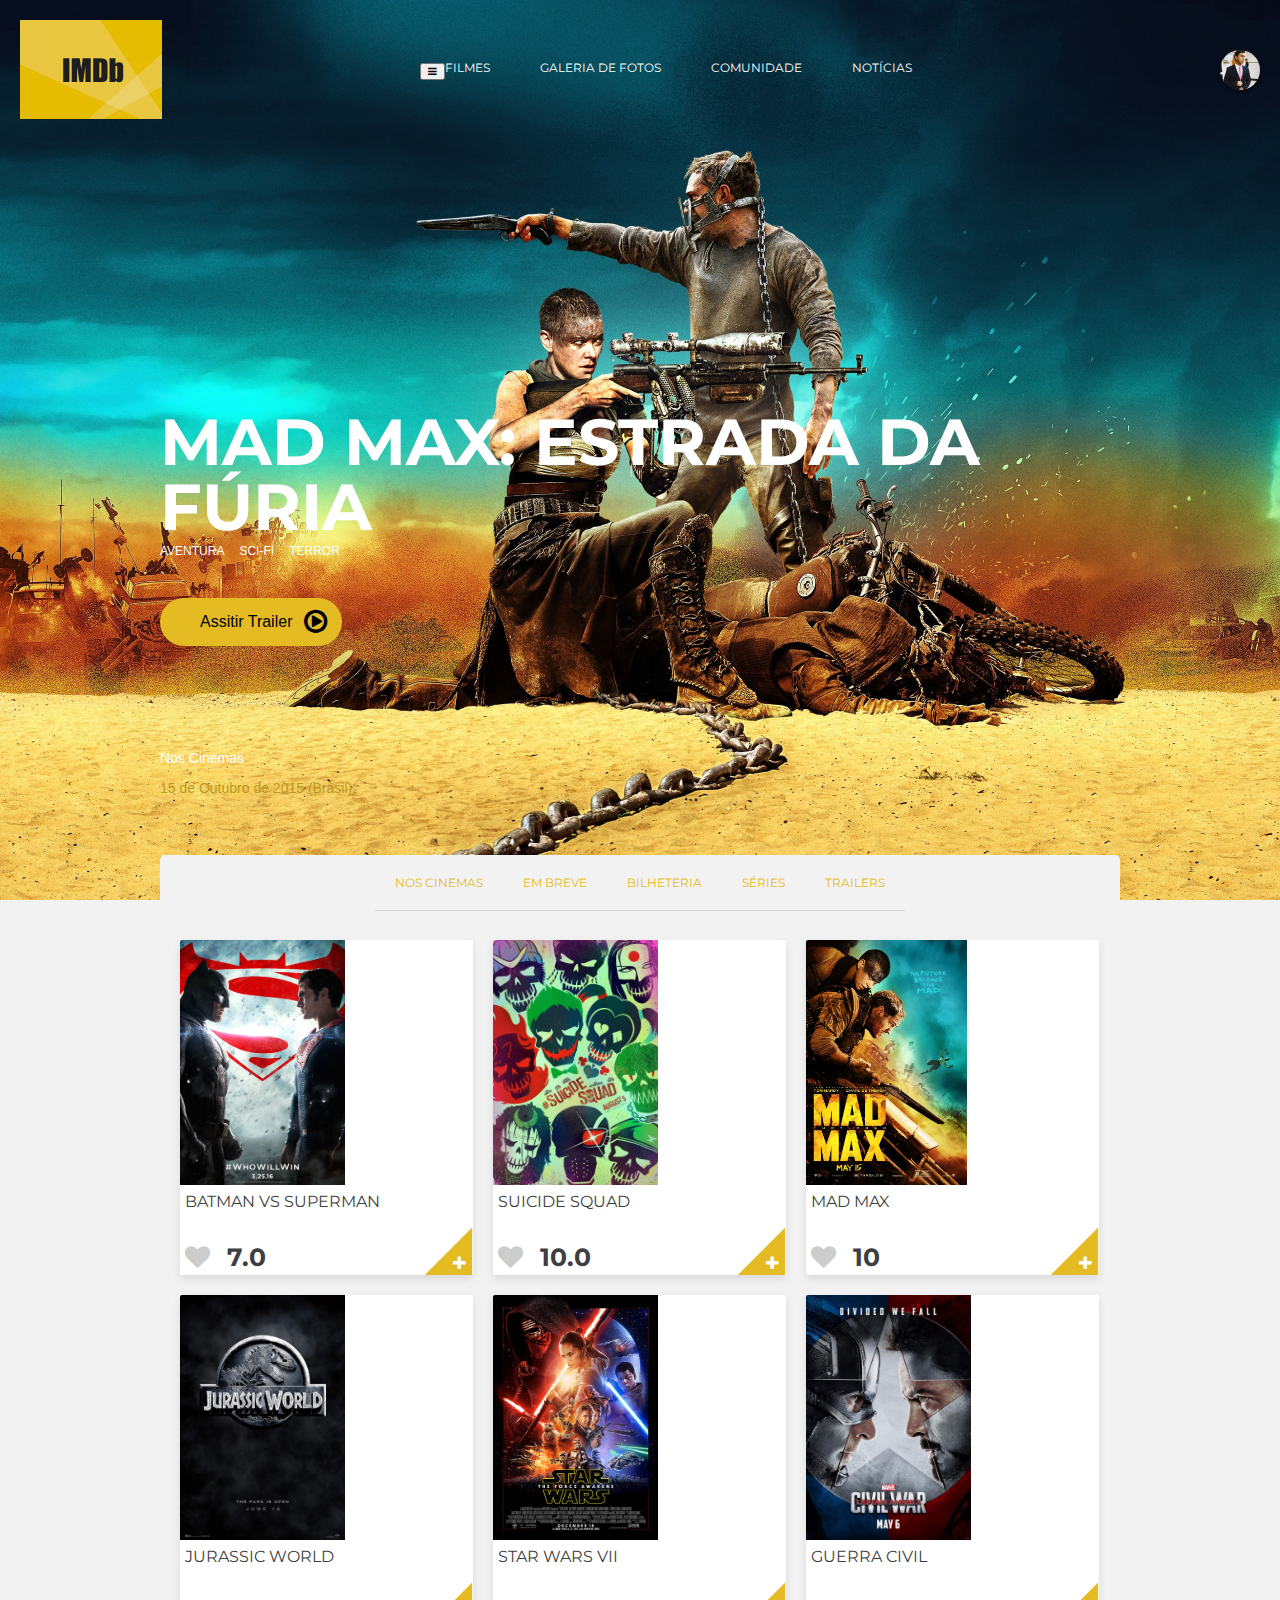
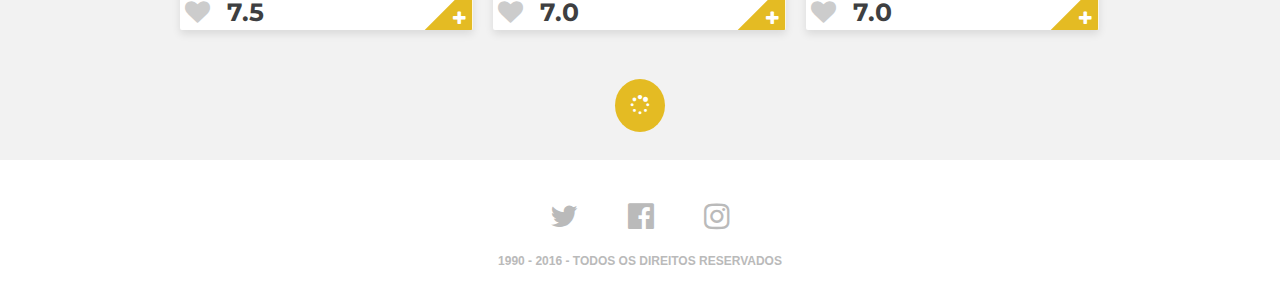
==== commit f2118f18: "Fim do Projeto" ====
--- a/filmes/index.html
+++ b/filmes/index.html
@@ -3,253 +3,231 @@
     <head>
         <meta charset="utf-8">
         <meta http-equiv="x-ua-compatible" content="ie=edge">
-        <title>IMDB - Filmes</title>
+        <title>IMDB  - Filmes</title>
         <meta name="description" content="">
         <meta name="viewport" content="width=device-width, initial-scale=1">
 
         <link rel="apple-touch-icon" href="apple-touch-icon.png">
         <!-- Place favicon.ico in the root directory -->
-
         <link rel="stylesheet" href="css/normalize.css">
         <link rel="stylesheet" href="css/main.css">
         <link rel="stylesheet" href="css/resposive.css">
     </head>
     <body>
-        <header class="hero">
-            <nav class="hero-menu">
-                <a href="#" class="hero-logo">
-                    <img src="img/logo-imdb.jpg" alt="logo imdb">
-                </a>
-
-                <ul class="hero-lista">
-                    <li class="hero-lista-item"><a href="#">Filmes</a></li>
-                    <li class="hero-lista-item"><a href="#">Galeria de Fotos</a></li>
-                    <li class="hero-lista-item"><a href="#">Comunidade</a></li>
-                    <li class="hero-lista-item"><a href="#">Notícias</a></li>
-                </ul>
-
-                <div class="hero-usuario">
-                    <img src="img/usuario.jpg" alt="foto usuario">
+    <header class="hero">
+        <nav class="hero-menu">
+            <a href="#" class="hero-logo">
+                <img src="img/logo-imdb.jpg" alt="">       
+            </a>
+            <button class="hamburger">
+              <i class="fa fa-bars" aria-hidden="true"></i>
+            </button>
+            <ul class="hero-lista">
+                <li class="hero-lista-item"><a href="#">Filmes</a></li>
+                <li class="hero-lista-item"><a href="#">Galeria de Fotos</a></li>
+                <li class="hero-lista-item"><a href="#">Comunidade</a></li>
+                <li class="hero-lista-item"><a href="#">Notícias</a></li>
+            </ul>
+
+            <div class="hero-usuario">
+                <img src="img/usuario.jpg" alt="">
+            </div>
+        </nav>
+
+        <div class="container">
+           <div class="hero-conteudo">
+               <h2 class="hero-titulo">
+                   Mad Max: Estrada da Fúria
+               </h2>
+               <p class="hero-genero">
+                   <a href="#" class="hero-genero-item">Aventura</a>
+                   <a href="#" class="hero-genero-item">SCI-FI</a>
+                   <a href="#" class="hero-genero-item">Terror</a>
+               </p>
+
+               <a href="#" class="hero-botao">Assitir Trailer <i class="fa fa-play-circle-o" aria-hidden="true"></i></a>
+
+               <div class="hero-informacao">
+                   <p>Nos Cinemas</p>
+                   <p>15 de Outubro de 2015 (Brasil)</p>
+               </div>
+           </div> 
+        </div>
+    </header>
+
+    <section class="catalogo">
+      <nav class="catalogo-menu">
+        <ul class="catalogo-menu-lista">
+          <li class="catalogo-menu-lista-item"><a href="#">Nos Cinemas</a></li>
+          <li class="catalogo-menu-lista-item"><a href="#">Em breve</a></li>
+          <li class="catalogo-menu-lista-item"><a href="#">Bilheteria</a></li>
+          <li class="catalogo-menu-lista-item"><a href="#">Séries</a></li>
+          <li class="catalogo-menu-lista-item"><a href="#">Trailers</a></li>          
+        </ul>        
+      </nav>
+
+      <div class="container">
+        <ul class="catalogo-filmes-lista">
+          <li class="catalogo-filmes-lista-item">
+            <figure class="filme-poster">
+              <img src="img/poster-batman-superman.jpg" alt="">
+              <div class="filme-poster-info">
+                <h3>Batman VS Superman</h3>
+                <a href="#" class="filme-poster-link"><i class="fa fa-play" aria-hidden="true"></i></a>
+              </div>
+            </figure>
+            <div class="filme-sinopse">
+              <h3 class="filme-sinopse-titulo">Batman VS Superman</h3>
+              <p class="sinopse-genero">
+                   <a href="#" class="sinopse-genero-item">Aventura,</a>
+                   <a href="#" class="sinopse-genero-item">SCI-FI,</a>
+                   <a href="#" class="sinopse-genero-item">Terror</a>
+               </p>
+               <p class="filme-nota"><i class="fa fa-heart" aria-hidden="true"></i> 7.0</p>
+               <div class="arrow-down"></div>
+               <i class="fa fa-plus" aria-hidden="true"></i>
+            </div>
+          </li>
+
+         <li class="catalogo-filmes-lista-item">
+            <figure class="filme-poster">
+                <img src="img/poster-suicide-squad.jpg" alt="poster avatar">
+                <div class="filme-poster-info">
+                    <h3>Suicide Squad</h3>
+                    <a href="#" class="filme-poster-link"><i class="fa fa-play" aria-hidden="true"></i></a>
                 </div>
-            </nav>
-            <div class="container">
-                <div class="hero-conteudo">
-                    <h2 class="hero-titulo">
-                        Mad Max <br /> Estrada da Fúria
-                    </h2>
-
-                    <p class="hero-genero">
-                        <a href="#" class="hero-genero-item">Aventura</a>
-                        <a href="#" class="hero-genero-item">Sci-Fi</a>
-                        <a href="#" class="hero-genero-item">Thriller</a>
-                    </p>
-
-                    <a href="#" class="hero-botao">Assistir Trailer <i class="fa fa-play-circle-o" aria-hidden="true"></i></a>
-
-                    <div class="hero-informacao">
-                        <p>Nos Cinemas</p>
-                        <p>15 de Outubro de 2015 (Brasil)</p>
-                    </div>
-                </div>
-               
-            </div>
-        </header>
-        <section class="catalogo">
-            <nav class="catalogo-menu">
-                <ul class="catalogo-menu-lista">
-                    <li class="catalogo-menu-lista-item"><a href="#">Nos Cinemas</a></li>
-                    <li class="catalogo-menu-lista-item"><a href="#">Em Breve</a></li>
-                    <li class="catalogo-menu-lista-item"><a href="#">Bilheteria</a></li>
-                    <li class="catalogo-menu-lista-item"><a href="#">Series</a></li>
-                    <li class="catalogo-menu-lista-item"><a href="#">Trailers</a></li>
-                </ul>
-            </nav>
-            <div class="container">
-                <ul class="catalogo-filmes-lista">
-                    <li class="catalogo-filmes-lista-item">
-                        <figure class="filme-poster">
-                            <img src="img/poster-batman-superman.jpg" alt="poster batman vs superman">
-                            <div class="filme-poster-info">
-                                <h3>Batman VS Superman</h3>
-                                <a href="#" class="filme-poster-link"><i class="fa fa-play" aria-hidden="true"></i></a>
-                            </div>
-                        </figure>
-                        <div class="filme-sinopse">
-                            <h3 class="filme-sinopse-titulo">Batman VS Superman</h3>
-                             <p class="sinopse-genero">
-                                <a href="#" class="sinopse-genero-item">Aventura</a>
-                                <a href="#" class="sinopse-genero-item">Sci-Fi</a>
-                                <a href="#" class="sinopse-genero-item">Thriller</a>
-                            </p>
-
-                            <p class="filme-nota">
-                                <i class="fa fa-heart" aria-hidden="true"></i> 7.0
-                            </p>
-
-                            <div class="arrow-down"></div>
-                            <i class="fa fa-plus" aria-hidden="true"></i>
-
-                        </div>
-                    </li>
-
-                    <li class="catalogo-filmes-lista-item">
-                        <figure class="filme-poster">
-                            <img src="img/poster-civil-war.jpg" alt="poster civil war">
-                            <div class="filme-poster-info">
-                                <h3>Civil War</h3>
-                                <a href="#" class="filme-poster-link"><i class="fa fa-play" aria-hidden="true"></i></a>
-                            </div>
-                        </figure>
-                        <div class="filme-sinopse">
-                            <h3 class="filme-sinopse-titulo">Civil War</h3>
-                             <p class="sinopse-genero">
-                                <a href="#" class="sinopse-genero-item">Aventura</a>
-                                <a href="#" class="sinopse-genero-item">Sci-Fi</a>
-                                <a href="#" class="sinopse-genero-item">Super Heroes</a>
-                            </p>
-
-                            <p class="filme-nota">
-                                <i class="fa fa-heart" aria-hidden="true"></i> 8.0
-                            </p>
-
-                            <div class="arrow-down"></div>
-                            <i class="fa fa-plus" aria-hidden="true"></i>
-
-                        </div>
-                    </li>
-
-                    <li class="catalogo-filmes-lista-item">
-                        <figure class="filme-poster">
-                            <img src="img/poster-star-wars.jpg" alt="poster star wars 7">
-                            <div class="filme-poster-info">
-                                <h3>Star Wars VII</h3>
-                                <a href="#" class="filme-poster-link"><i class="fa fa-play" aria-hidden="true"></i></a>
-                            </div>
-                        </figure>
-                        <div class="filme-sinopse">
-                            <h3 class="filme-sinopse-titulo">Star Wars VII</h3>
-                             <p class="sinopse-genero">
-                                <a href="#" class="sinopse-genero-item">Aventura</a>
-                                <a href="#" class="sinopse-genero-item">Sci-Fi</a>
-                                <a href="#" class="sinopse-genero-item">Drama</a>
-                            </p>
-
-                            <p class="filme-nota">
-                                <i class="fa fa-heart" aria-hidden="true"></i> 8.5
-                            </p>
-
-                            <div class="arrow-down"></div>
-                            <i class="fa fa-plus" aria-hidden="true"></i>
-
-                        </div>
-                    </li>
-
-                    <li class="catalogo-filmes-lista-item">
-                        <figure class="filme-poster">
-                            <img src="img/poster-jurassic-world.jpg" alt="poster jurassic world">
-                            <div class="filme-poster-info">
-                                <h3>Jurassic World</h3>
-                                <a href="#" class="filme-poster-link"><i class="fa fa-play" aria-hidden="true"></i></a>
-                            </div>
-                        </figure>
-                        <div class="filme-sinopse">
-                            <h3 class="filme-sinopse-titulo">Jurassic World</h3>
-                             <p class="sinopse-genero">
-                                <a href="#" class="sinopse-genero-item">Aventura</a>
-                                <a href="#" class="sinopse-genero-item">Thriller</a>
-                                <a href="#" class="sinopse-genero-item">Drama</a>
-                            </p>
-
-                            <p class="filme-nota">
-                                <i class="fa fa-heart" aria-hidden="true"></i> 7.5
-                            </p>
-
-                            <div class="arrow-down"></div>
-                            <i class="fa fa-plus" aria-hidden="true"></i>
-
-                        </div>
-                    </li>
-
-                    <li class="catalogo-filmes-lista-item">
-                        <figure class="filme-poster">
-                            <img src="img/poster-suicide-squad.jpg" alt="poster avatar">
-                            <div class="filme-poster-info">
-                                <h3>Suicide Squad</h3>
-                                <a href="#" class="filme-poster-link"><i class="fa fa-play" aria-hidden="true"></i></a>
-                            </div>
-                        </figure>
-                        <div class="filme-sinopse">
-                            <h3 class="filme-sinopse-titulo">Suicide Squad</h3>
-                             <p class="sinopse-genero">
-                                <a href="#" class="sinopse-genero-item">Ação</a>
-                                <a href="#" class="sinopse-genero-item">Drama</a>
-                                <a href="#" class="sinopse-genero-item">Super Heroes</a>
-                            </p>
-
-                            <p class="filme-nota">
-                                <i class="fa fa-heart" aria-hidden="true"></i> 10.0
-                            </p>
-
-                            <div class="arrow-down"></div>
-                            <i class="fa fa-plus" aria-hidden="true"></i>
-
-                        </div>
-                    </li>
-
-                    <li class="catalogo-filmes-lista-item">
-                        <figure class="filme-poster">
-                            <img src="img/poster-avatar.jpg" alt="poster avatar">
-                            <div class="filme-poster-info">
-                                <h3>Avatar</h3>
-                                <a href="#" class="filme-poster-link"><i class="fa fa-play" aria-hidden="true"></i></a>
-                            </div>
-                        </figure>
-                        <div class="filme-sinopse">
-                            <h3 class="filme-sinopse-titulo">Avatar</h3>
-                             <p class="sinopse-genero">
-                                <a href="#" class="sinopse-genero-item">Aventura</a>
-                                <a href="#" class="sinopse-genero-item">Drama</a>
-                                <a href="#" class="sinopse-genero-item">Sci-Fi</a>
-                            </p>
-
-                            <p class="filme-nota">
-                                <i class="fa fa-heart" aria-hidden="true"></i> 9.0
-                            </p>
-
-                            <div class="arrow-down"></div>
-                            <i class="fa fa-plus" aria-hidden="true"></i>
-
-                        </div>
-                    </li>
-                </ul>
-                <div class="carregar-mais">
-                    <i class="fa fa-spinner"></i>
-                </div>
-
-
-            </div>
-        </section>
-
-        <footer class="rodape">
-            <div class="container">
-                <img class="rodape-imagem" src="http://placehold.it/150x40" alt="logo">
-                <ul class="rodape-lista">
-                    <li class="rodape-lista-item icone-twitter">
-                        <a href="#"><i class="fa fa-twitter" aria-hidden="true"></i></a>
-                    </li>
-                    <li class="rodape-lista-item icone-facebook">
-                        <a href="#"><i class="fa fa-facebook-official" aria-hidden="true"></i></a>
-                    </li>
-                    <li class="rodape-lista-item icone-instagram">
-                        <a href="#"><i class="fa fa-instagram" aria-hidden="true"></i></a>
-                    </li>
-                </ul>
-                <div class="copyright">
-                    1990 - 2016 - Todos os Direitos Reservados
-                </div>
-            </div>
-        </footer>
-
+            </figure>
+            <div class="filme-sinopse">
+                <h3 class="filme-sinopse-titulo">Suicide Squad</h3>
+                 <p class="sinopse-genero">
+                    <a href="#" class="sinopse-genero-item">Ação</a>
+                    <a href="#" class="sinopse-genero-item">Drama</a>
+                    <a href="#" class="sinopse-genero-item">Super Heroes</a>
+                </p>
+
+                <p class="filme-nota">
+                    <i class="fa fa-heart" aria-hidden="true"></i> 10.0
+                </p>
+
+                <div class="arrow-down"></div>
+                <i class="fa fa-plus" aria-hidden="true"></i>
+
+            </div>
+        </li>
+
+          <li class="catalogo-filmes-lista-item">
+            <figure class="filme-poster">
+              <img src="img/poster-mad-max.jpg" alt="">
+              <div class="filme-poster-info">
+                <h3>Mad Max</h3>
+                <a href="#" class="filme-poster-link"><i class="fa fa-play" aria-hidden="true"></i></a>
+              </div>
+            </figure>
+            <div class="filme-sinopse">
+              <h3 class="filme-sinopse-titulo">Mad Max</h3>
+              <p class="sinopse-genero">
+                   <a href="#" class="sinopse-genero-item">Aventura,</a>
+                   <a href="#" class="sinopse-genero-item">Ação,</a>
+               </p>
+               <p class="filme-nota"><i class="fa fa-heart" aria-hidden="true"></i> 10</p>
+               <div class="arrow-down"></div>
+               <i class="fa fa-plus" aria-hidden="true"></i>
+            </div>
+          </li>
+
+          <li class="catalogo-filmes-lista-item">
+            <figure class="filme-poster">
+              <img src="img/poster-jurassic-world.jpg" alt="">
+              <div class="filme-poster-info">
+                <h3>Jurassic World</h3>
+                <a href="#" class="filme-poster-link"><i class="fa fa-play" aria-hidden="true"></i></a>
+              </div>
+            </figure>
+            <div class="filme-sinopse">
+              <h3 class="filme-sinopse-titulo">Jurassic World</h3>
+              <p class="sinopse-genero">
+                   <a href="#" class="sinopse-genero-item">Aventura,</a>
+               </p>
+               <p class="filme-nota"><i class="fa fa-heart" aria-hidden="true"></i> 7.5</p>
+               <div class="arrow-down"></div>
+               <i class="fa fa-plus" aria-hidden="true"></i>
+            </div>
+          </li>
+
+          <li class="catalogo-filmes-lista-item">
+            <figure class="filme-poster">
+              <img src="img/poster-star-wars.jpg" alt="">
+              <div class="filme-poster-info">
+                <h3>Star Wars VII</h3>
+                <a href="#" class="filme-poster-link"><i class="fa fa-play" aria-hidden="true"></i></a>
+              </div>
+            </figure>
+            <div class="filme-sinopse">
+              <h3 class="filme-sinopse-titulo">Star Wars VII</h3>
+              <p class="sinopse-genero">
+                   <a href="#" class="sinopse-genero-item">Aventura,</a>
+                   <a href="#" class="sinopse-genero-item">SCI-FI</a>
+               </p>
+               <p class="filme-nota"><i class="fa fa-heart" aria-hidden="true"></i> 7.0</p>
+               <div class="arrow-down"></div>
+               <i class="fa fa-plus" aria-hidden="true"></i>
+            </div>
+          </li>
+
+          <li class="catalogo-filmes-lista-item">
+            <figure class="filme-poster">
+              <img src="img/poster-civil-war.jpg" alt="">
+              <div class="filme-poster-info">
+                <h3>Guerra Civil</h3>
+                <a href="#" class="filme-poster-link"><i class="fa fa-play" aria-hidden="true"></i></a>
+              </div>
+            </figure>
+            <div class="filme-sinopse">
+              <h3 class="filme-sinopse-titulo">Guerra Civil</h3>
+              <p class="sinopse-genero">
+                   <a href="#" class="sinopse-genero-item">Aventura,</a>
+                   <a href="#" class="sinopse-genero-item">SCI-FI,</a>
+               </p>
+               <p class="filme-nota"><i class="fa fa-heart" aria-hidden="true"></i> 7.0</p>
+               <div class="arrow-down"></div>
+               <i class="fa fa-plus" aria-hidden="true"></i>
+            </div>
+          </li>
+        </ul>
+
+        <div class="carregar-mais">
+          <i class="fa fa-spinner" aria-hidden="true"></i>
+        </div>
+      </div>
+    </section>
+
+    <footer class="rodape">
+      <div class="container">
+        <img class="rodape-imagem" src="http://placehold.it/150x40" alt="">
+
+        <ul class="rodape-lista">
+          <li class="rodape-lista-item icone-twitter">
+            <a href="#">
+              <i class="fa fa-twitter" aria-hidden="true"></i>
+            </a>
+          </li>
+          <li class="rodape-lista-item icone-facebook">
+            <a href="#">
+              <i class="fa fa-facebook-official" aria-hidden="true"></i>
+            </a>
+          </li>
+          <li class="rodape-lista-item icone-instagram">
+            <a href="#">
+              <i class="fa fa-instagram" aria-hidden="true"></i>
+            </a>
+          </li>
+        </ul>
+
+        <div class="copyright">
+          1990 - 2016 - Todos os direitos reservados
+        </div>
+      </div>
+    </footer>
         <script src="https://code.jquery.com/jquery-1.12.0.min.js"></script>
         <script>window.jQuery || document.write('<script src="js/vendor/jquery-1.12.0.min.js"><\/script>')</script>
         <script src="js/plugins.js"></script>
--- a/filmes/css/resposive.css
+++ b/filmes/css/resposive.css
@@ -21,8 +21,9 @@
 		z-index: 99;
 		background-color: #fff;
 		border-bottom: 1px solid #ccc;
-		box-shadow: 0 2px 5px rgba(0,0,0,.5);
-	}
+		box-shadow: 0 2px 5px rgba(0,0,0,.5)
+	}
+
 	.hero-logo {
 		height: 40px;
 		margin: 5px;
@@ -33,12 +34,25 @@
 		width: auto;
 	}
 
+	.hamburger {
+		visibility: visible;
+		display: table;
+		font-size: 3em;
+		background-color: transparent;
+		border: none;
+		padding: 8px 0;
+		position: relative;
+		float: right;
+		margin-right: 20px;
+	}
+
 	.hero-lista {
 		width: 100%;
 		margin-top: 0;
 		background-color: #e4bb23;
 		margin-bottom: -3px;
 		display: none;
+		visibility: hidden;
 	}
 
 	.hero-lista-item {
@@ -48,15 +62,15 @@
 	}
 
 	.hero-lista-item a {
-		font-size: 1em;
+		font-size: 1.2em;
 		color: #333;
 		padding: 10px 20px;
 		display: block;
-		border-bottom: 1px solid rgba(0,0,0,.5);
+		border-bottom: 1px solid rgba(0,0,0,.1);
 	}
 
 	.hero-lista-item a:hover {
-		background-color: rgba(0,0,0,.5);
+		background-color: rgba(0,0,0,.1);
 		color: #fff;
 	}
 
@@ -67,24 +81,26 @@
 
 	.hero-conteudo {
 		width: 100%;
+		padding-top: 30%;
 	}
 
 	.hero-titulo {
 		font-size: 3em;
-	}
-
-	.hero-genero-item {
-		display: inline-block;;
-		padding: 5px 5px;
-		color: #000;
-		font-size: 1em;
-		background-color: #e4bb23;
-		border-radius: 5px;
-		margin-right: 5px;
+
+	}
+
+	.hero-genero-item { 
+		display: inline-block;
+	    padding: 5px 10px;
+	    color: #000;
+	    font-size: 1em;
+	    background-color: #e4bb23;
+	    border-radius: 5px;
+	    margin-right: 5px;
 	}
 
 	.hero-botao {
-		margin-top: 30% auto 0;
+		margin: 30% auto 0;
 		display: table;
 		background-color: #3498db;
 		color: #fff;
@@ -93,8 +109,7 @@
 
 	.hero-botao:hover {
 		background-color: #2980b9;
-		box-shadow: 0 0 0 #2980b9;
-	}
+	}	
 
 	.hero-informacao {
 		text-align: center;
@@ -109,9 +124,131 @@
 		background-color: #e4bb23;
 	}
 
-	.catalogo-menu-lista {
+	.catalogo-menu-lista-item {
 		width: 50%;
 		height: auto;
 		margin-right: 0;
 	}
-}+	
+	.catalogo-menu-lista-item:last-child {
+		visibility: hidden;
+		display: none;
+	}
+
+	.catalogo-menu-lista-item a {
+		color: #fff;
+		width: 100%;
+		height: auto;
+		padding: 10px;
+		display: block;
+		border-bottom: 1px solid rgba(0,0,0,0.1);
+		border-right: 1px solid rgba(0,0,0,0.1);
+	}
+
+	.catalogo-menu-lista-item a:hover {
+		background-color: rgba(0,0,0,0.1);
+		box-shadow: none;
+	}
+
+	.catalogo-filmes-lista {
+		padding: 5% 0;
+	}
+
+	.catalogo-filmes-lista-item {
+		width: 47%;
+		margin-right: 0;
+		overflow: hidden;
+	}
+
+	.catalogo-filmes-lista-item:nth-child(even) {
+			float: right;
+		}
+	}
+
+	.filme-poster {
+		width: 100%;
+		height: auto;
+		overflow: hidden;
+	}
+
+	.filme-poster img {
+		width: auto;
+		height: 245px;
+		margin: 0 auto;
+	}
+
+	.filme-poster-info {
+		padding: 5px;
+	}
+
+	.filme-poster-info h3{
+		font-size: 2em;
+	}
+
+	.filme-poster-link {
+		font-size: 3em;
+	}
+
+	.filme-sinopse {
+		padding: 5px;
+	}
+
+	.filme-sinopse-titulo {
+		letter-spacing: 0;
+		height: 38px;
+	}
+
+	.sinopse-genero {
+		display: none;
+	}
+
+	.carregar-mais {
+		font-size: 2em;
+		padding: 15px
+	}
+
+	.rodape {
+		padding: 20px 0;
+		text-align: center;
+	}
+
+	.rodape-imagem {
+		position: relative;
+		display: table;
+		margin: 0 auto 20px;
+	}
+
+	.rodape-lista {
+		display: table;
+	}
+
+	.copyright {
+		position: relative;
+		display: table;
+		margin: 20px auto;
+	}
+
+
+}/* Fim da regra */
+
+
+
+
+
+
+
+
+
+
+
+
+
+
+
+
+
+
+
+
+
+
